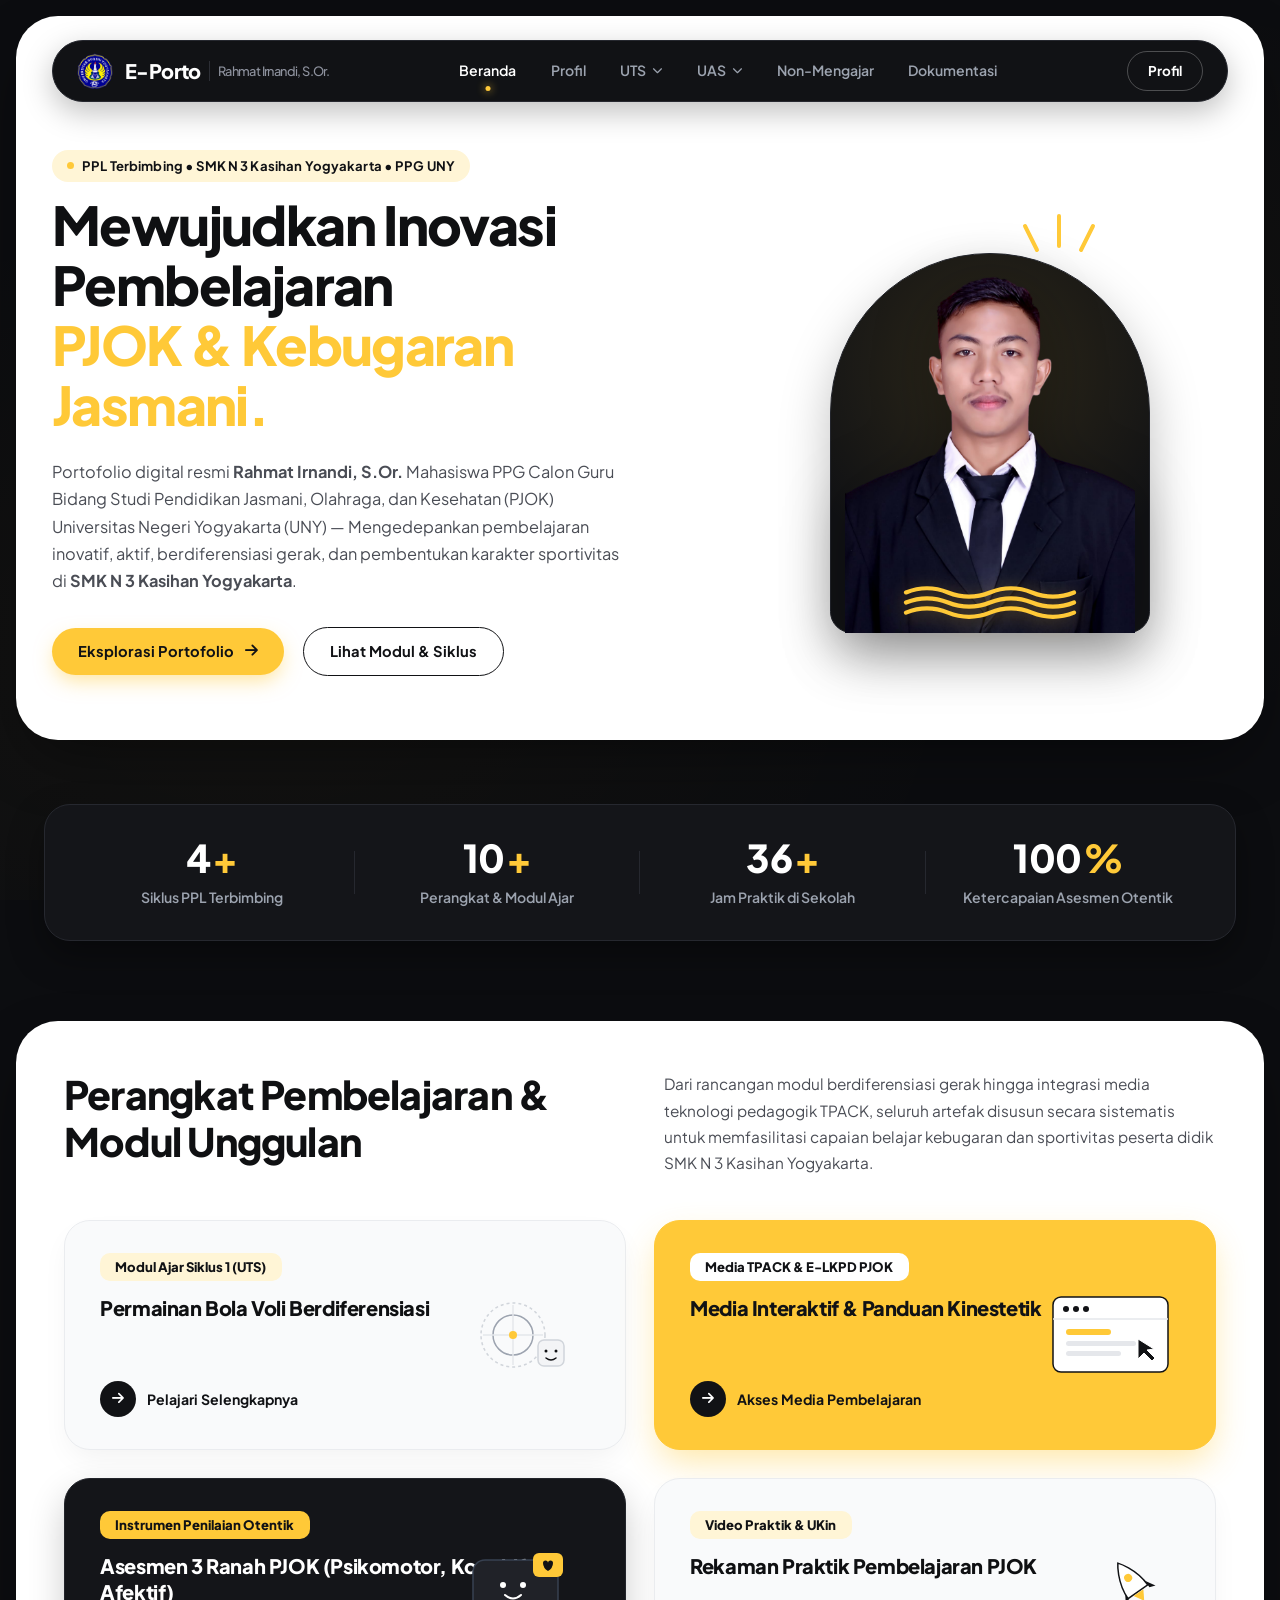
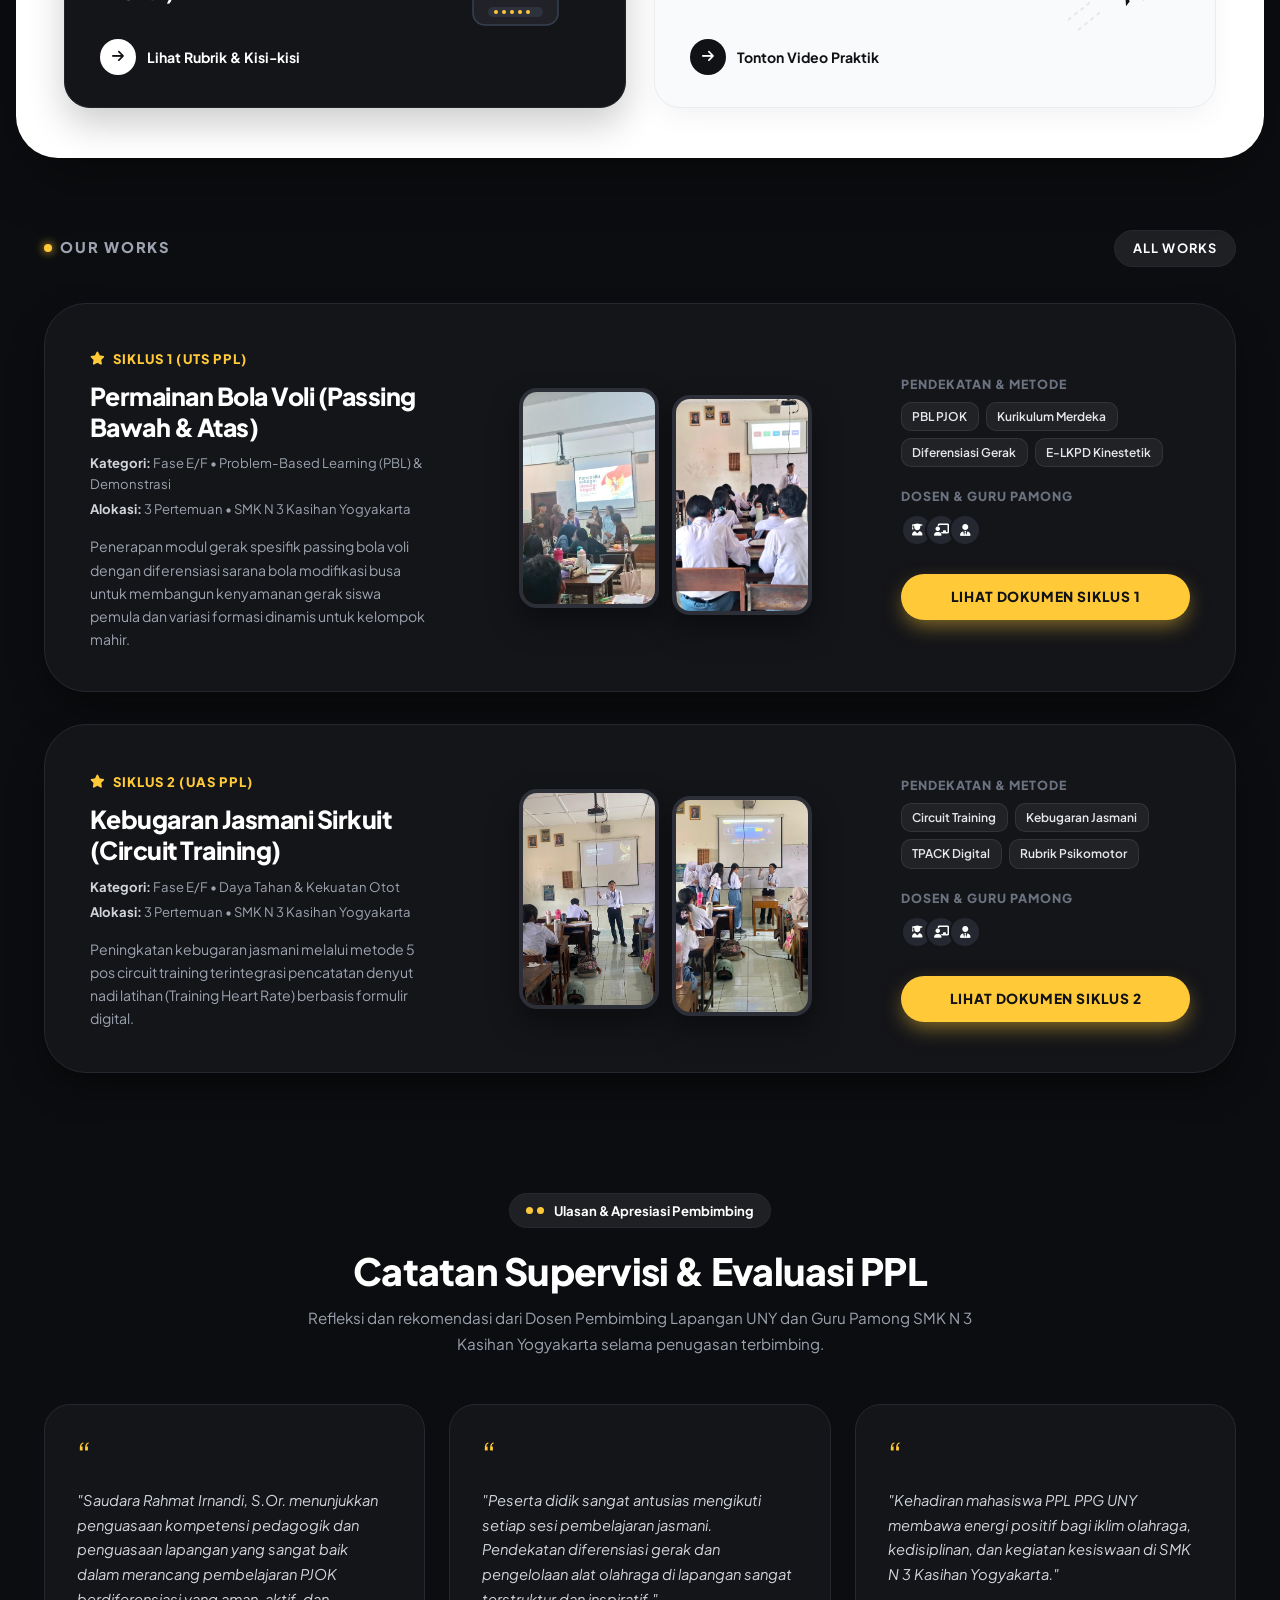
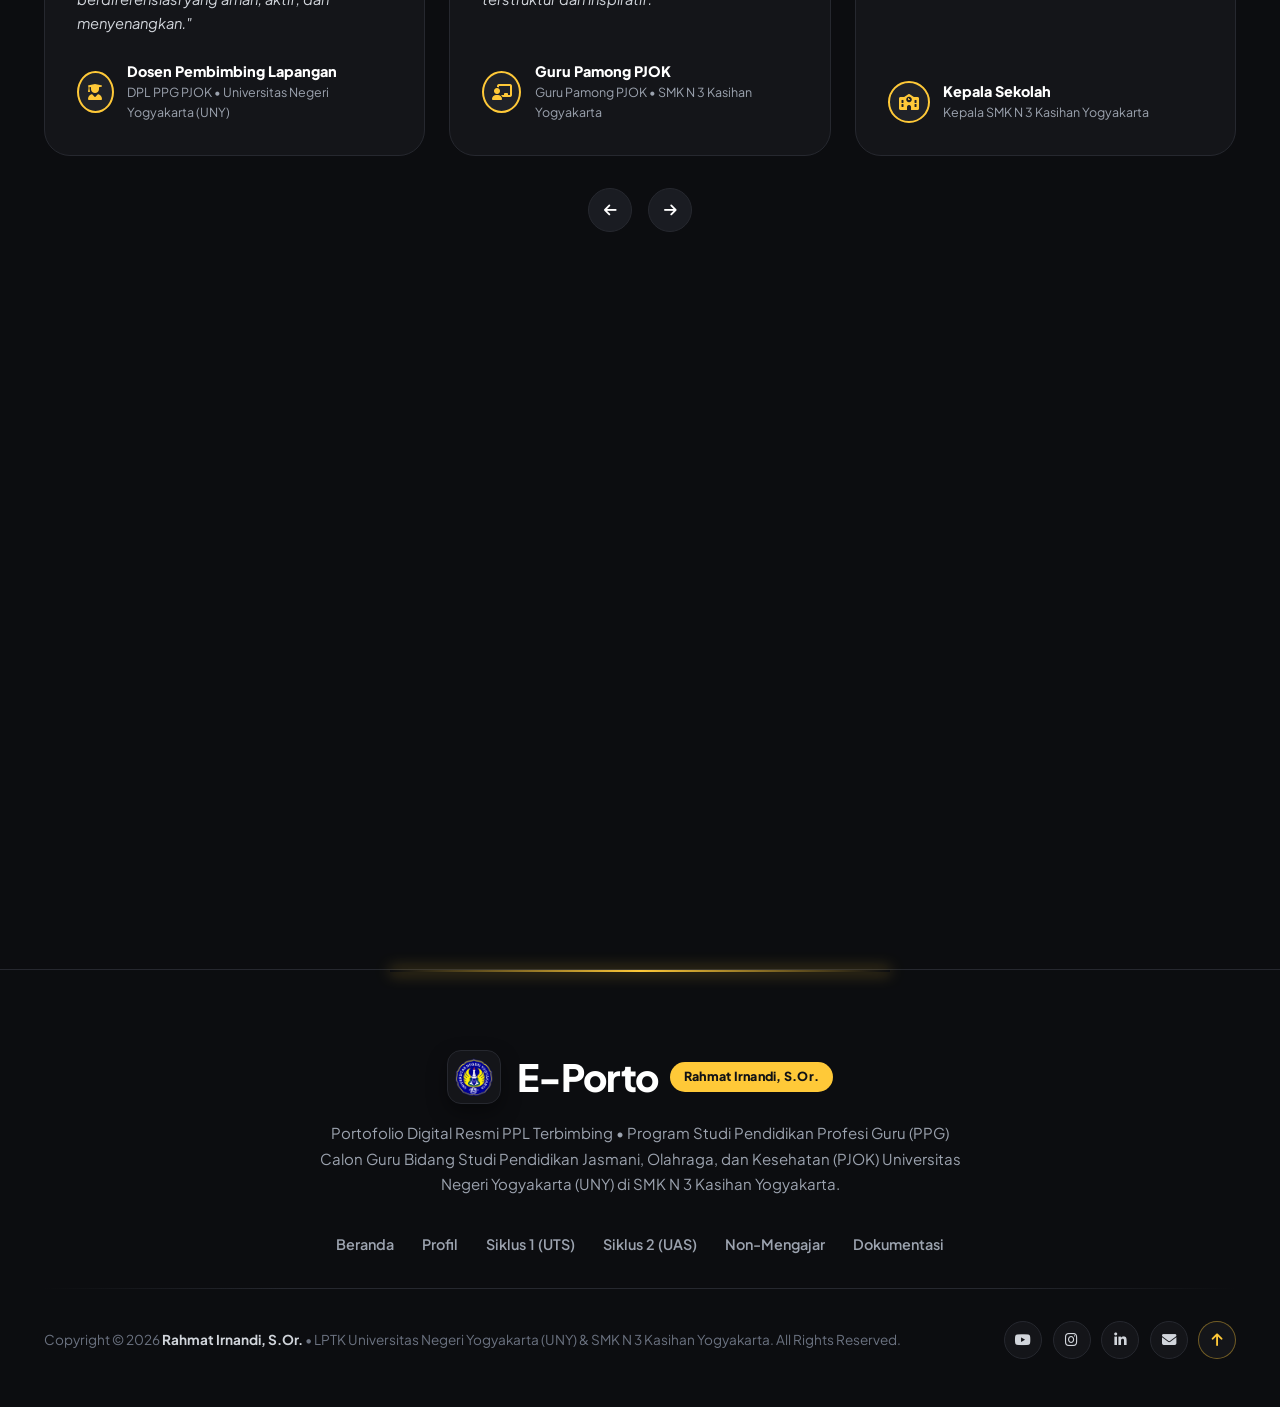
==== index.html @ 356c8f18 "first commit" ====
<!doctype html>
<html lang="id">
  <head>
    <meta charset="UTF-8" />
    <meta name="viewport" content="width=device-width, initial-scale=1.0" />
    <title>E-Portofolio PPL Terbimbing - Rahmat Irnandi, S.Or. - PPG PJOK UNY</title>

    <link rel="icon" type="image/png" href="logo.png" />

    <!-- Google Fonts: Plus Jakarta Sans -->
    <link rel="preconnect" href="https://fonts.googleapis.com" />
    <link rel="preconnect" href="https://fonts.gstatic.com" crossorigin />
    <link href="https://fonts.googleapis.com/css2?family=Plus+Jakarta+Sans:wght@300;400;500;600;700;800&display=swap" rel="stylesheet" />

    <!-- FontAwesome Icons -->
    <link rel="stylesheet" href="https://cdnjs.cloudflare.com/ajax/libs/font-awesome/6.5.1/css/all.min.css" />

    <!-- Nexis Luxury Stylesheet -->
    <link rel="stylesheet" href="css/style.css" />
  </head>
  <body>
    <!-- =================================================================
       1. HERO ISLAND (Massive Rounded White Card with Floating Dark Nav)
       ================================================================= -->
    <section class="island-white hero-island reveal-init">
      <!-- Floating Dark Capsule Navbar (Reference Match) -->
      <header class="navbar">
        <div class="navbar-capsule">
          <a href="index.html" class="brand-nexis">
            <img src="logo.png" alt="Logo UNY" class="brand-logo-img" onerror="this.src='logo navbar.png'" />
            <span class="brand-nexis-text">
              E-Porto
              <span class="brand-nexis-sub">Rahmat Irnandi, S.Or.</span>
            </span>
          </a>

          <nav>
            <ul class="nav-links">
              <li><a href="index.html" class="nav-link active">Beranda</a></li>
              <li><a href="profil.html" class="nav-link">Profil</a></li>

              <!-- UTS Dropdown -->
              <li class="nav-item-dropdown">
                <a href="javascript:void(0)" class="nav-link dropdown-toggle" role="button"> UTS <i class="fa-solid fa-chevron-down chevron-icon"></i> </a>
                <ul class="dropdown-menu">
                  <li>
                    <a href="UTS/rancangan.html" class="dropdown-item"><i class="fa-solid fa-book-bookmark"></i> Rancangan Modul</a>
                  </li>
                  <li>
                    <a href="UTS/materi.html" class="dropdown-item"><i class="fa-solid fa-book-open"></i> Materi Ajar</a>
                  </li>
                  <li>
                    <a href="UTS/media.html" class="dropdown-item"><i class="fa-solid fa-photo-film"></i> Media TPACK</a>
                  </li>
                  <li>
                    <a href="UTS/instrumen.html" class="dropdown-item"><i class="fa-solid fa-clipboard-check"></i> Instrumen Asesmen</a>
                  </li>
                  <li>
                    <a href="UTS/video.html" class="dropdown-item"><i class="fa-solid fa-circle-play"></i> Video Praktik</a>
                  </li>
                </ul>
              </li>

              <!-- UAS Dropdown -->
              <li class="nav-item-dropdown">
                <a href="javascript:void(0)" class="nav-link dropdown-toggle" role="button"> UAS <i class="fa-solid fa-chevron-down chevron-icon"></i> </a>
                <ul class="dropdown-menu">
                  <li>
                    <a href="UAS/rancangan.html" class="dropdown-item"><i class="fa-solid fa-book-bookmark"></i> Rancangan Modul</a>
                  </li>
                  <li>
                    <a href="UAS/materi.html" class="dropdown-item"><i class="fa-solid fa-book-open"></i> Materi Ajar</a>
                  </li>
                  <li>
                    <a href="UAS/media.html" class="dropdown-item"><i class="fa-solid fa-photo-film"></i> Media TPACK</a>
                  </li>
                  <li>
                    <a href="UAS/instrumen.html" class="dropdown-item"><i class="fa-solid fa-clipboard-check"></i> Instrumen Asesmen</a>
                  </li>
                  <li>
                    <a href="UAS/video.html" class="dropdown-item"><i class="fa-solid fa-circle-play"></i> Video Praktik</a>
                  </li>
                </ul>
              </li>

              <li><a href="non-mengajar.html" class="nav-link">Non-Mengajar</a></li>
              <li><a href="dokumentasi.html" class="nav-link">Dokumentasi</a></li>
            </ul>
          </nav>

          <div class="nav-actions">
            <a href="profil.html" class="btn-nav-quote"> Profil </a>
            <button class="mobile-toggle" aria-label="Toggle Navigation">
              <i class="fa-solid fa-bars"></i>
            </button>
          </div>
        </div>
      </header>

      <!-- Hero Content Grid (Left Typography + Right Cutout Portrait with Rays & Wave) -->
      <div class="hero-agency">
        <div class="hero-agency-grid">
          <!-- Left Column -->
          <div class="hero-agency-content">
            <div class="hero-agency-eyebrow">
              <span class="nexis-pill">
                <span class="nexis-pill-dot"></span>
                PPL Terbimbing • SMK N 3 Kasihan Yogyakarta • PPG UNY
              </span>
            </div>

            <h1 class="hero-agency-title">
              Mewujudkan Inovasi Pembelajaran <span class="yellow-highlight">PJOK & Kebugaran Jasmani.</span>
            </h1>

            <p class="hero-agency-desc">
              Portofolio digital resmi <strong>Rahmat Irnandi, S.Or.</strong> Mahasiswa PPG Calon Guru Bidang Studi Pendidikan Jasmani, Olahraga, dan Kesehatan (PJOK) Universitas Negeri Yogyakarta (UNY) — Mengedepankan pembelajaran inovatif, aktif, berdiferensiasi gerak, dan pembentukan karakter sportivitas di <strong>SMK N 3 Kasihan Yogyakarta</strong>.
            </p>

            <div class="hero-agency-actions">
              <a href="#perangkat-unggulan" class="btn btn-yellow">
                <span>Eksplorasi Portofolio</span>
                <i class="fa-solid fa-arrow-right"></i>
              </a>
              <a href="#karya-siklus" class="btn btn-outline-dark">
                <span>Lihat Modul & Siklus</span>
              </a>
            </div>
          </div>

          <!-- Right Column: Hero Portrait Composition with Yellow Burst Rays & Yellow Waves -->
          <div class="hero-portrait-wrapper">
            <!-- Radiant Yellow Rays Burst above head (Exact Reference Match) -->
            <svg class="hero-burst-rays" viewBox="0 0 80 50">
              <line x1="20" y1="42" x2="8" y2="18" stroke="#FFC938" stroke-width="4" stroke-linecap="round" />
              <line x1="42" y1="38" x2="42" y2="8" stroke="#FFC938" stroke-width="4" stroke-linecap="round" />
              <line x1="64" y1="42" x2="76" y2="18" stroke="#FFC938" stroke-width="4" stroke-linecap="round" />
            </svg>

            <!-- Dark Pill/Arch Backdrop behind portrait (Exact Reference Match) -->
            <div class="hero-portrait-arch"></div>

            <!-- Portrait Photo -->
            <img src="IMG/rahmat.png" alt="Rahmat Irnandi, S.Or." class="hero-portrait-img" onerror="this.src = 'pas foto.jpeg'" />

            <!-- Yellow Wavy Curves Ribbon at bottom of photo (Exact Reference Match) -->
            <svg class="hero-wave-strip" viewBox="0 0 220 50">
              <path d="M10 16 Q 35 6, 60 16 T 110 16 T 160 16 T 210 16" fill="none" stroke="#FFC938" stroke-width="5" stroke-linecap="round" />
              <path d="M10 28 Q 35 18, 60 28 T 110 28 T 160 28 T 210 28" fill="none" stroke="#FFC938" stroke-width="5" stroke-linecap="round" />
              <path d="M10 40 Q 35 30, 60 40 T 110 40 T 160 40 T 210 40" fill="none" stroke="#FFC938" stroke-width="5" stroke-linecap="round" />
            </svg>
          </div>
        </div>
      </div>
    </section>

    <!-- =================================================================
       2. METRICS / STATS COUNTER STRIP (Dark Bar Matching 2000+, 10+, 800+, 150M+)
       ================================================================= -->
    <section class="metrics-strip reveal-init">
      <div class="container">
        <div class="metrics-strip-grid">
          <div class="metric-item">
            <div class="metric-number"><span>4</span><span class="metric-plus">+</span></div>
            <div class="metric-label">Siklus PPL Terbimbing</div>
          </div>

          <div class="metric-item">
            <div class="metric-number"><span>10</span><span class="metric-plus">+</span></div>
            <div class="metric-label">Perangkat & Modul Ajar</div>
          </div>

          <div class="metric-item">
            <div class="metric-number"><span>36</span><span class="metric-plus">+</span></div>
            <div class="metric-label">Jam Praktik di Sekolah</div>
          </div>

          <div class="metric-item">
            <div class="metric-number"><span>100</span><span class="metric-plus">%</span></div>
            <div class="metric-label">Ketercapaian Asesmen Otentik</div>
          </div>
        </div>
      </div>
    </section>

    <!-- =================================================================
       3. SERVICES BENTO ISLAND (Matching "Our Comprehensive Insurance Plans" from Reference)
       ================================================================= -->
    <section id="perangkat-unggulan" class="island-white reveal-init">
      <div class="services-island-header">
        <h2 class="services-island-title">Perangkat Pembelajaran & Modul Unggulan</h2>
        <p class="services-island-desc">
          Dari rancangan modul berdiferensiasi gerak hingga integrasi media teknologi pedagogik TPACK, seluruh artefak disusun secara sistematis untuk memfasilitasi capaian belajar kebugaran dan sportivitas peserta didik SMK N 3 Kasihan Yogyakarta.
        </p>
      </div>

      <!-- 4 Bento Cards Grid (2x2) -->
      <div class="bento-plans-grid">
        <!-- Card 1: Light Card -->
        <div class="bento-plan-card card-light" onclick="openModal('modul-siklus1')">
          <div class="bento-card-top">
            <div>
              <span class="bento-card-badge">Modul Ajar Siklus 1 (UTS)</span>
              <h3 class="bento-card-title">Permainan Bola Voli Berdiferensiasi</h3>
            </div>
          </div>

          <!-- Delicate line graphic (Reference match) -->
          <div class="bento-card-graphic">
            <svg viewBox="0 0 120 100" width="120" height="100">
              <circle cx="50" cy="50" r="32" fill="none" stroke="#D1D5DB" stroke-width="1.5" stroke-dasharray="3 3" />
              <circle cx="50" cy="50" r="20" fill="none" stroke="#9CA3AF" stroke-width="1.5" />
              <line x1="20" y1="50" x2="80" y2="50" stroke="#E5E7EB" stroke-width="1.5" />
              <line x1="50" y1="20" x2="50" y2="80" stroke="#E5E7EB" stroke-width="1.5" />
              <circle cx="50" cy="50" r="4" fill="#FFC938" />
              <!-- Mini badge / smiley -->
              <rect x="75" y="55" width="26" height="26" rx="6" fill="#F3F4F6" stroke="#D1D5DB" stroke-width="1.5" />
              <circle cx="83" cy="66" r="1.5" fill="#111215" />
              <circle cx="93" cy="66" r="1.5" fill="#111215" />
              <path d="M 83 73 Q 88 77, 93 73" fill="none" stroke="#111215" stroke-width="1.5" stroke-linecap="round" />
            </svg>
          </div>

          <div class="bento-card-bottom">
            <div class="bento-link">
              <span class="circle-arrow-btn"><i class="fa-solid fa-arrow-right"></i></span>
              <span>Pelajari Selengkapnya</span>
            </div>
          </div>
        </div>

        <!-- Card 2: Solid Yellow Card (Web Development Service equivalent - Key Highlight) -->
        <div class="bento-plan-card card-yellow" onclick="window.location.href = 'UTS/media.html'">
          <div class="bento-card-top">
            <div>
              <span class="bento-card-badge">Media TPACK & E-LKPD PJOK</span>
              <h3 class="bento-card-title">Media Interaktif & Panduan Kinestetik</h3>
            </div>
          </div>

          <!-- Web browser mockup graphic (Reference match) -->
          <div class="bento-card-graphic">
            <svg viewBox="0 0 130 95" width="130" height="95">
              <rect x="5" y="10" width="115" height="75" rx="8" fill="#FFFFFF" stroke="#111215" stroke-width="1.5" />
              <circle cx="18" cy="22" r="3" fill="#111215" />
              <circle cx="28" cy="22" r="3" fill="#111215" />
              <circle cx="38" cy="22" r="3" fill="#111215" />
              <line x1="5" y1="32" x2="120" y2="32" stroke="#E5E7EB" stroke-width="1.5" />
              <!-- Content lines inside browser -->
              <rect x="18" y="42" width="45" height="6" rx="3" fill="#FFC938" />
              <rect x="18" y="54" width="70" height="5" rx="2.5" fill="#E5E7EB" />
              <rect x="18" y="64" width="55" height="5" rx="2.5" fill="#E5E7EB" />
              <!-- Mouse cursor click arrow -->
              <polygon points="90,52 90,72 96,66 104,74 107,71 99,63 106,62" fill="#111215" stroke="#FFFFFF" stroke-width="1" />
            </svg>
          </div>

          <div class="bento-card-bottom">
            <div class="bento-link">
              <span class="circle-arrow-btn"><i class="fa-solid fa-arrow-right"></i></span>
              <span>Akses Media Pembelajaran</span>
            </div>
          </div>
        </div>

        <!-- Card 3: Solid Dark Card (Mobile App Development equivalent - Key Contrast) -->
        <div class="bento-plan-card card-dark" onclick="window.location.href = 'UTS/instrumen.html'">
          <div class="bento-card-top">
            <div>
              <span class="bento-card-badge">Instrumen Penilaian Otentik</span>
              <h3 class="bento-card-title">Asesmen 3 Ranah PJOK (Psikomotor, Kognitif, Afektif)</h3>
            </div>
          </div>

          <!-- Chat UI / rating card graphic (Reference match) -->
          <div class="bento-card-graphic">
            <svg viewBox="0 0 130 95" width="130" height="95">
              <rect x="15" y="15" width="85" height="65" rx="12" fill="#202228" stroke="#374151" stroke-width="1.5" />
              <!-- Smile Face in card -->
              <circle cx="45" cy="40" r="3" fill="#FFFFFF" />
              <circle cx="65" cy="40" r="3" fill="#FFFFFF" />
              <path d="M 47 50 Q 55 57, 63 50" fill="none" stroke="#FFFFFF" stroke-width="2" stroke-linecap="round" />
              <!-- Mini stars rating strip -->
              <rect x="30" y="62" width="55" height="10" rx="5" fill="#2E323D" />
              <circle cx="38" cy="67" r="2" fill="#FFC938" />
              <circle cx="46" cy="67" r="2" fill="#FFC938" />
              <circle cx="54" cy="67" r="2" fill="#FFC938" />
              <circle cx="62" cy="67" r="2" fill="#FFC938" />
              <circle cx="70" cy="67" r="2" fill="#FFC938" />
              <!-- Speech bubble floating badge with heart -->
              <rect x="75" y="8" width="30" height="24" rx="6" fill="#FFC938" />
              <path d="M 85 18 A 2 2 0 0 1 90 18 A 2 2 0 0 1 95 18 Q 95 23, 90 26 Q 85 23, 85 18 Z" fill="#111215" />
            </svg>
          </div>

          <div class="bento-card-bottom">
            <div class="bento-link">
              <span class="circle-arrow-btn white-btn"><i class="fa-solid fa-arrow-right"></i></span>
              <span>Lihat Rubrik & Kisi-kisi</span>
            </div>
          </div>
        </div>

        <!-- Card 4: Light Card (Cloud Solutions equivalent) -->
        <div class="bento-plan-card card-light" onclick="window.location.href = 'UTS/video.html'">
          <div class="bento-card-top">
            <div>
              <span class="bento-card-badge">Video Praktik & UKin</span>
              <h3 class="bento-card-title">Rekaman Praktik Pembelajaran PJOK</h3>
            </div>
          </div>

          <!-- Rocket launch / speed graphic (Reference match) -->
          <div class="bento-card-graphic">
            <svg viewBox="0 0 130 95" width="130" height="95">
              <!-- Trailing dashes -->
              <line x1="20" y1="75" x2="45" y2="55" stroke="#E5E7EB" stroke-width="2" stroke-dasharray="4 4" />
              <line x1="30" y1="85" x2="55" y2="65" stroke="#E5E7EB" stroke-width="2" stroke-dasharray="4 4" />
              <!-- Rocket body angled -->
              <g transform="translate(60,25) rotate(-35)">
                <path d="M0,35 C0,15 12,0 12,0 C12,0 24,15 24,35 Z" fill="#FFFFFF" stroke="#111215" stroke-width="1.5" />
                <circle cx="12" cy="18" r="4" fill="#FFC938" />
                <path d="M0,30 L-6,40 L0,38 Z" fill="#111215" />
                <path d="M24,30 L30,40 L24,38 Z" fill="#111215" />
                <!-- Flame -->
                <polygon points="6,36 12,46 18,36" fill="#FFC938" />
              </g>
            </svg>
          </div>

          <div class="bento-card-bottom">
            <div class="bento-link">
              <span class="circle-arrow-btn"><i class="fa-solid fa-arrow-right"></i></span>
              <span>Tonton Video Praktik</span>
            </div>
          </div>
        </div>
      </div>
    </section>

    <!-- =================================================================
       4. "OUR WORKS" / SIKLUS PPL SHOWCASE (Dark Section from Reference)
       ================================================================= -->
    <section id="karya-siklus" class="works-section reveal-init">
      <div class="container">
        <!-- Header with OUR WORKS & ALL WORKS button -->
        <div class="works-header">
          <div class="works-title-track">OUR WORKS</div>
          <a href="dokumentasi.html" class="btn-all-works">ALL WORKS</a>
        </div>

        <!-- Showcase Card 1: Siklus 1 (UTS PPL) -->
        <div class="work-showcase-card">
          <!-- Left Column: Info & Star Badge -->
          <div>
            <div class="work-star-badge">
              <i class="fa-solid fa-star"></i> SIKLUS 1 (UTS PPL)
            </div>
            <h3 class="work-card-title">Permainan Bola Voli (Passing Bawah & Atas)</h3>
            <div class="work-card-meta">
              <span><strong>Kategori:</strong> Fase E/F • Problem-Based Learning (PBL) & Demonstrasi</span>
              <span><strong>Alokasi:</strong> 3 Pertemuan • SMK N 3 Kasihan Yogyakarta</span>
            </div>
            <p class="work-card-desc">
              Penerapan modul gerak spesifik passing bola voli dengan diferensiasi sarana bola modifikasi busa untuk membangun kenyamanan gerak siswa pemula dan variasi formasi dinamis untuk kelompok mahir.
            </p>
          </div>

          <!-- Center Column: Realistic Device Frames Mockup -->
          <div class="work-mockup-frame">
            <div class="mockup-phone-group">
              <div class="phone-screen-card">
                <img src="IMG/Dokumentasi Siklus 1.jpeg" alt="Siklus 1 Praktik Olahraga di Lapangan" />
              </div>
              <div class="phone-screen-card" style="margin-top: 15px;">
                <img src="IMG/Dokumentasi Siklus 2.jpeg" alt="Latihan Passing Siswa" />
              </div>
            </div>
          </div>

          <!-- Right Column: Tech tags, Mentors, Action Button -->
          <div class="work-right-col">
            <div>
              <div class="work-subhead">PENDEKATAN & METODE</div>
              <div class="tech-tags-list">
                <span class="tech-tag">PBL PJOK</span>
                <span class="tech-tag">Kurikulum Merdeka</span>
                <span class="tech-tag">Diferensiasi Gerak</span>
                <span class="tech-tag">E-LKPD Kinestetik</span>
              </div>
            </div>

            <div>
              <div class="work-subhead">DOSEN & GURU PAMONG</div>
              <div class="team-avatars-row">
                <div class="avatar-stack">
                  <div class="avatar-stack-item" title="Dosen Pembimbing Lapangan - PPG PJOK UNY">
                    <i class="fa-solid fa-user-graduate"></i>
                  </div>
                  <div class="avatar-stack-item" title="Guru Pamong PJOK - SMK N 3 Kasihan Yogyakarta">
                    <i class="fa-solid fa-chalkboard-user"></i>
                  </div>
                  <div class="avatar-stack-item" title="Rahmat Irnandi, S.Or.">
                    <i class="fa-solid fa-user-tie"></i>
                  </div>
                </div>
              </div>
            </div>

            <a href="UTS/rancangan.html" class="btn-work-cta"> LIHAT DOKUMEN SIKLUS 1 </a>
          </div>
        </div>

        <!-- Showcase Card 2: Siklus 2 (UAS PPL) -->
        <div class="work-showcase-card">
          <!-- Left Column -->
          <div>
            <div class="work-star-badge">
              <i class="fa-solid fa-star"></i> SIKLUS 2 (UAS PPL)
            </div>
            <h3 class="work-card-title">Kebugaran Jasmani Sirkuit (Circuit Training)</h3>
            <div class="work-card-meta">
              <span><strong>Kategori:</strong> Fase E/F • Daya Tahan & Kekuatan Otot</span>
              <span><strong>Alokasi:</strong> 3 Pertemuan • SMK N 3 Kasihan Yogyakarta</span>
            </div>
            <p class="work-card-desc">
              Peningkatan kebugaran jasmani melalui metode 5 pos circuit training terintegrasi pencatatan denyut nadi latihan (Training Heart Rate) berbasis formulir digital.
            </p>
          </div>

          <!-- Center Column Mockup -->
          <div class="work-mockup-frame">
            <div class="mockup-phone-group">
              <div class="phone-screen-card">
                <img src="IMG/Dokumentasi Siklus 3.jpeg" alt="Siklus 2 Sirkuit Kebugaran" />
              </div>
              <div class="phone-screen-card" style="margin-top: 15px;">
                <img src="IMG/Dokumentasi Siklus 4.jpeg" alt="Refleksi dan Tes Kebugaran" />
              </div>
            </div>
          </div>

          <!-- Right Column -->
          <div class="work-right-col">
            <div>
              <div class="work-subhead">PENDEKATAN & METODE</div>
              <div class="tech-tags-list">
                <span class="tech-tag">Circuit Training</span>
                <span class="tech-tag">Kebugaran Jasmani</span>
                <span class="tech-tag">TPACK Digital</span>
                <span class="tech-tag">Rubrik Psikomotor</span>
              </div>
            </div>

            <div>
              <div class="work-subhead">DOSEN & GURU PAMONG</div>
              <div class="team-avatars-row">
                <div class="avatar-stack">
                  <div class="avatar-stack-item" title="Dosen Pembimbing Lapangan - PPG PJOK UNY">
                    <i class="fa-solid fa-user-graduate"></i>
                  </div>
                  <div class="avatar-stack-item" title="Guru Pamong PJOK - SMK N 3 Kasihan Yogyakarta">
                    <i class="fa-solid fa-chalkboard-user"></i>
                  </div>
                  <div class="avatar-stack-item" title="Rahmat Irnandi, S.Or.">
                    <i class="fa-solid fa-user-tie"></i>
                  </div>
                </div>
              </div>
            </div>

            <a href="UAS/rancangan.html" class="btn-work-cta"> LIHAT DOKUMEN SIKLUS 2 </a>
          </div>
        </div>
      </div>
    </section>

    <!-- =================================================================
       5. TESTIMONIALS / REVIEWS SECTION (Dark Cards with Gold Quote from Reference)
       ================================================================= -->
    <section class="reviews-section reveal-init">
      <div class="container">
        <div class="section-header">
          <div class="badge-pill-group light">
            <span class="twin-dot-icon"><span></span><span></span></span>
            <span>Ulasan & Apresiasi Pembimbing</span>
          </div>
          <h2 class="section-title">Catatan Supervisi & Evaluasi PPL</h2>
          <p class="section-subtitle">
            Refleksi dan rekomendasi dari Dosen Pembimbing Lapangan UNY dan Guru Pamong SMK N 3 Kasihan Yogyakarta selama penugasan terbimbing.
          </p>
        </div>

        <div class="reviews-grid">
          <!-- Review 1 -->
          <div class="review-card">
            <div>
              <div class="review-quote-icon">“</div>
              <p class="review-text">
                "Saudara Rahmat Irnandi, S.Or. menunjukkan penguasaan kompetensi pedagogik dan penguasaan lapangan yang sangat baik dalam merancang pembelajaran PJOK berdiferensiasi yang aman, aktif, dan menyenangkan."
              </p>
            </div>
            <div class="review-author">
              <div class="review-author-img" style="background: #202228; display: flex; align-items: center; justify-content: center; color: #ffc938">
                <i class="fa-solid fa-user-graduate"></i>
              </div>
              <div>
                <div class="review-author-name">Dosen Pembimbing Lapangan</div>
                <div class="review-author-role">DPL PPG PJOK • Universitas Negeri Yogyakarta (UNY)</div>
              </div>
            </div>
          </div>

          <!-- Review 2 -->
          <div class="review-card">
            <div>
              <div class="review-quote-icon">“</div>
              <p class="review-text">
                "Peserta didik sangat antusias mengikuti setiap sesi pembelajaran jasmani. Pendekatan diferensiasi gerak dan pengelolaan alat olahraga di lapangan sangat terstruktur dan inspiratif."
              </p>
            </div>
            <div class="review-author">
              <div class="review-author-img" style="background: #202228; display: flex; align-items: center; justify-content: center; color: #ffc938">
                <i class="fa-solid fa-chalkboard-user"></i>
              </div>
              <div>
                <div class="review-author-name">Guru Pamong PJOK</div>
                <div class="review-author-role">Guru Pamong PJOK • SMK N 3 Kasihan Yogyakarta</div>
              </div>
            </div>
          </div>

          <!-- Review 3 -->
          <div class="review-card">
            <div>
              <div class="review-quote-icon">“</div>
              <p class="review-text">
                "Kehadiran mahasiswa PPL PPG UNY membawa energi positif bagi iklim olahraga, kedisiplinan, dan kegiatan kesiswaan di SMK N 3 Kasihan Yogyakarta."
              </p>
            </div>
            <div class="review-author">
              <div class="review-author-img" style="background: #202228; display: flex; align-items: center; justify-content: center; color: #ffc938">
                <i class="fa-solid fa-school"></i>
              </div>
              <div>
                <div class="review-author-name">Kepala Sekolah</div>
                <div class="review-author-role">Kepala SMK N 3 Kasihan Yogyakarta</div>
              </div>
            </div>
          </div>
        </div>

        <!-- Navigation Buttons from Reference (Circles <- ->) -->
        <div class="reviews-nav-row">
          <button class="circle-nav-btn" id="review-prev-btn" aria-label="Review Sebelumnya">
            <i class="fa-solid fa-arrow-left"></i>
          </button>
          <button class="circle-nav-btn" id="review-next-btn" aria-label="Review Selanjutnya">
            <i class="fa-solid fa-arrow-right"></i>
          </button>
        </div>
      </div>
    </section>

    <!-- =================================================================
       6. CONTACT / FORM ISLAND (Matching Bottom Card from Reference)
       ================================================================= -->
    <section class="island-white reveal-init" style="margin-bottom: 4rem">
      <div class="contact-island-grid">
        <!-- Left Column: Form & Tabs -->
        <div>
          <!-- Tabs from reference (Say Hi / Get a Quote) -->
          <div class="contact-tabs-pill">
            <button class="contact-tab-btn active" data-tab="hi">Say Hi / Hubungi</button>
            <button class="contact-tab-btn" data-tab="quote">Unduh Berkas Portofolio</button>
          </div>

          <form
            onsubmit="
              event.preventDefault();
              showToast('Terima kasih! Pesan Anda telah terkirim.');
            "
          >
            <div class="contact-form-group">
              <label class="contact-form-label" for="contact-name">Nama Lengkap</label>
              <input type="text" id="contact-name" class="contact-input" placeholder="Masukkan nama lengkap Anda..." required />
            </div>

            <div class="contact-form-group">
              <label class="contact-form-label" for="contact-email">Alamat Email</label>
              <input type="email" id="contact-email" class="contact-input" placeholder="contoh@email.com" required />
            </div>

            <div class="contact-form-group">
              <label class="contact-form-label" for="contact-message">Pesan / Diskusi</label>
              <textarea id="contact-message" class="contact-input" placeholder="Tuliskan pesan, pertanyaan, atau tanggapan Anda di sini..." required></textarea>
            </div>

            <button type="submit" class="btn-contact-submit">Kirim Pesan Sekarang</button>
          </form>
        </div>

        <!-- Right Column: Model / Teacher Portrait (Reference match) -->
        <div class="contact-portrait-col">
          <img src="pas foto.jpeg" alt="Rahmat Irnandi, S.Or." class="contact-portrait-img" onerror="this.src = 'IMG/rahmat.png'" />
        </div>
      </div>
    </section>

    <!-- =================================================================
       7. FOOTER (Exact Nexis Minimal Luxury Layout from Reference)
       ================================================================= -->
    <footer class="footer-nexis">
      <div class="container">
        <!-- Center Mega Brand -->
        <div class="footer-nexis-brand-hero">
          <a href="index.html" class="footer-brand-link">
            <div class="footer-logo-mark">
              <img src="logo.png" alt="Logo UNY" class="footer-logo-img" onerror="this.src='logo navbar.png'" />
            </div>
            <div class="footer-brand-title-wrap">
              <span class="footer-brand-title">E-Porto</span>
              <span class="footer-brand-badge">Rahmat Irnandi, S.Or.</span>
            </div>
          </a>
          <p class="footer-brand-tagline">
            Portofolio Digital Resmi PPL Terbimbing • Program Studi Pendidikan Profesi Guru (PPG) Calon Guru Bidang Studi Pendidikan Jasmani, Olahraga, dan Kesehatan (PJOK) Universitas Negeri Yogyakarta (UNY) di SMK N 3 Kasihan Yogyakarta.
          </p>
        </div>

        <!-- Horizontal Nav Links -->
        <nav class="footer-nav-menu">
          <a href="index.html" class="footer-nav-link">Beranda</a>
          <a href="profil.html" class="footer-nav-link">Profil</a>
          <a href="UTS/rancangan.html" class="footer-nav-link">Siklus 1 (UTS)</a>
          <a href="UAS/rancangan.html" class="footer-nav-link">Siklus 2 (UAS)</a>
          <a href="non-mengajar.html" class="footer-nav-link">Non-Mengajar</a>
          <a href="dokumentasi.html" class="footer-nav-link">Dokumentasi</a>
        </nav>

        <!-- Divider Line -->
        <div class="footer-nexis-divider"></div>

        <!-- Bottom Flex Bar (Reference Match) -->
        <div class="footer-nexis-bottom-bar">
          <div class="footer-copyright-text">
            Copyright &copy; 2026 <strong>Rahmat Irnandi, S.Or.</strong> • LPTK Universitas Negeri Yogyakarta (UNY) & SMK N 3 Kasihan Yogyakarta. All Rights Reserved.
          </div>

          <!-- Social Icons on the Right (Reference Match) -->
          <div class="footer-social-cluster">
            <a href="javascript:void(0)" onclick="showToast('YouTube Pembelajaran PJOK')" class="social-nexis-pill" aria-label="YouTube">
              <i class="fa-brands fa-youtube"></i>
            </a>
            <a href="javascript:void(0)" onclick="showToast('Instagram Rahmat Irnandi')" class="social-nexis-pill" aria-label="Instagram">
              <i class="fa-brands fa-instagram"></i>
            </a>
            <a href="javascript:void(0)" onclick="showToast('LinkedIn Rahmat Irnandi')" class="social-nexis-pill" aria-label="LinkedIn">
              <i class="fa-brands fa-linkedin-in"></i>
            </a>
            <a href="mailto:rahmat.ppg@uny.ac.id" class="social-nexis-pill" aria-label="Email">
              <i class="fa-solid fa-envelope"></i>
            </a>
            <a href="#beranda" class="social-nexis-pill scroll-top-pill" aria-label="Kembali ke Atas" title="Kembali ke Atas">
              <i class="fa-solid fa-arrow-up"></i>
            </a>
          </div>
        </div>
      </div>
    </footer>

    <!-- Global Modal Viewer -->
    <div id="global-modal" class="modal-overlay">
      <div class="modal-window">
        <button class="modal-close-btn" id="modal-close-btn" aria-label="Tutup Modal">
          <i class="fa-solid fa-xmark"></i>
        </button>
        <div style="margin-bottom: 0.5rem">
          <span id="modal-category" class="tag-pill-light"></span>
        </div>
        <h3 id="modal-title" style="font-size: 1.45rem; color: #ffffff; margin-bottom: 0.4rem; font-weight: 800"></h3>
        <div id="modal-meta" style="font-size: 0.82rem; color: #9ca3af; margin-bottom: 1.25rem"></div>
        <div id="modal-body" class="modal-body-content"></div>
      </div>
    </div>

    <!-- Photo Lightbox Modal -->
    <div id="photo-modal" class="modal-overlay">
      <div class="modal-window">
        <button class="modal-close-btn" id="photo-modal-close" aria-label="Tutup Pratinjau">
          <i class="fa-solid fa-xmark"></i>
        </button>
        <span id="photo-badge" class="tag-pill-light" style="margin-bottom: 0.75rem; display: inline-block"></span>
        <h3 id="photo-title" style="font-size: 1.4rem; color: #ffffff; margin-bottom: 0.5rem; font-weight: 800"></h3>
        <div id="photo-loc" style="font-size: 0.85rem; color: var(--color-yellow); font-weight: 600; margin-bottom: 1rem"></div>
        <div id="photo-desc" style="color: #d1d5db; font-size: 0.95rem; line-height: 1.7; background: #202228; padding: 1.25rem; border-radius: 12px; border-left: 4px solid var(--color-yellow); margin-bottom: 1.25rem"></div>
        <div style="display: flex; justify-content: space-between; align-items: center">
          <span style="font-size: 0.8rem; color: #9CA3AF">Arsip Digital PPL Terbimbing • PPG PJOK UNY</span>
          <button class="btn btn-yellow btn-sm" onclick="showToast('Tautan dokumentasi disalin!')"><i class="fa-solid fa-share-nodes"></i> Bagikan</button>
        </div>
      </div>
    </div>

    <!-- Scripts -->
    <script src="js/main.js"></script>
  </body>
</html>
---- css/style.css ----
/* ==========================================================================
   E-Portofolio PPG Calon Guru PJOK - UNY
   Rahmat Irnandi, S.Or. - SMK N 3 Kasihan Yogyakarta
   Theme: Nexis High-Contrast Luxury Agency Style
   Palette: Radiant Warm Yellow (#FFC938) + Deep Obsidian Dark (#0C0D10 / #16171B) + Pure White Islands
   ========================================================================== */

:root {
  /* Brand Accent: Radiant Golden Yellow / Amber */
  --color-yellow: #FFC938;
  --color-yellow-hover: #F0BC28;
  --color-yellow-light: #FFF5D6;
  --color-yellow-subtle: rgba(255, 201, 56, 0.14);
  --color-yellow-glow: rgba(255, 201, 56, 0.35);

  /* Deep Obsidian Dark System */
  --color-bg-page: #0C0D10;
  --color-bg-dark-card: #16171B;
  --color-bg-dark-card-hover: #1C1E23;
  --color-bg-dark-surface: #202228;
  --color-border-dark: #26282F;
  --color-border-dark-hover: #3A3D47;
  --color-border-dark-subtle: rgba(255, 255, 255, 0.08);

  /* Light Island System */
  --color-bg-island: #FFFFFF;
  --color-bg-island-alt: #F8F9FA;
  --color-border-island: #E5E7EB;
  --color-border-island-subtle: #EEEEEE;

  /* Typography Colors */
  --color-text-dark-hero: #0F1012;
  --color-text-dark-body: #4A4D55;
  --color-text-dark-muted: #6B7280;

  --color-text-light-title: #FFFFFF;
  --color-text-light-body: #D1D5DB;
  --color-text-light-muted: #9CA3AF;
  --color-text-light-dim: #6B7280;

  /* Fonts */
  --font-sans: 'Plus Jakarta Sans', -apple-system, BlinkMacSystemFont, "Segoe UI", Roboto, sans-serif;

  /* Radii */
  --radius-sm: 10px;
  --radius-md: 18px;
  --radius-lg: 26px;
  --radius-island: 42px;
  --radius-pill: 9999px;

  /* Shadows */
  --shadow-island: 0 25px 65px -15px rgba(0, 0, 0, 0.45);
  --shadow-card-dark: 0 16px 36px -6px rgba(0, 0, 0, 0.5);
  --shadow-card-light: 0 12px 30px -6px rgba(0, 0, 0, 0.06);
  --shadow-yellow-glow: 0 10px 25px -4px rgba(255, 201, 56, 0.45);
  --shadow-yellow-button: 0 8px 20px -3px rgba(255, 201, 56, 0.5);

  /* Transitions */
  --transition-fast: 0.2s cubic-bezier(0.16, 1, 0.3, 1);
  --transition-smooth: 0.35s cubic-bezier(0.16, 1, 0.3, 1);
  --transition-bounce: 0.5s cubic-bezier(0.34, 1.56, 0.64, 1);
}

/* ==========================================================================
   Base & Reset
   ========================================================================== */
*, *::before, *::after {
  box-sizing: border-box;
  margin: 0;
  padding: 0;
}

html {
  scroll-behavior: smooth;
  font-family: var(--font-sans);
  background-color: var(--color-bg-page);
  color: var(--color-text-light-body);
  line-height: 1.6;
  -webkit-font-smoothing: antialiased;
}

body {
  position: relative;
  overflow-x: hidden;
  background-color: var(--color-bg-page);
  background-image: 
    radial-gradient(ellipse at 50% 0%, rgba(255, 201, 56, 0.05) 0%, transparent 55%),
    radial-gradient(ellipse at 80% 40%, rgba(255, 201, 56, 0.03) 0%, transparent 50%),
    radial-gradient(ellipse at 20% 75%, rgba(255, 201, 56, 0.03) 0%, transparent 50%);
  background-attachment: fixed;
}

img {
  max-width: 100%;
  height: auto;
  display: block;
}

a {
  text-decoration: none;
  color: inherit;
  transition: var(--transition-fast);
}

button {
  font-family: inherit;
  cursor: pointer;
  border: none;
  background: none;
}

/* ==========================================================================
   Layout Containers & Island Architecture
   ========================================================================== */
.container {
  width: 100%;
  max-width: 1240px;
  margin: 0 auto;
  padding: 0 1.5rem;
  position: relative;
}

/* Rounded White Island Container (Key visual motif from reference) */
.island-white {
  background: var(--color-bg-island);
  border-radius: var(--radius-island);
  box-shadow: var(--shadow-island);
  color: var(--color-text-dark-body);
  position: relative;
  overflow: hidden;
  margin: 24px auto;
  max-width: 1280px;
  width: calc(100% - 32px);
  padding: 50px 48px;
}

.island-white.hero-island {
  padding: 24px 36px 56px 36px;
  margin-top: 16px;
  overflow: visible !important;
}

.island-dark {
  background: var(--color-bg-dark-card);
  border: 1px solid var(--color-border-dark);
  border-radius: var(--radius-island);
  box-shadow: var(--shadow-card-dark);
  color: var(--color-text-light-body);
  position: relative;
  overflow: hidden;
  margin: 32px auto;
  max-width: 1280px;
  width: calc(100% - 32px);
  padding: 56px 48px;
}

/* ==========================================================================
   Typography & Universal Elements
   ========================================================================== */
h1, h2, h3, h4, h5, h6 {
  font-weight: 800;
  line-height: 1.22;
  letter-spacing: -0.02em;
}

.island-white h1, 
.island-white h2, 
.island-white h3, 
.island-white h4 {
  color: var(--color-text-dark-hero);
}

.island-white p {
  color: var(--color-text-dark-body);
}

.island-dark h1, 
.island-dark h2, 
.island-dark h3, 
.island-dark h4 {
  color: var(--color-text-light-title);
}

.island-dark p {
  color: var(--color-text-light-muted);
}

/* Yellow Highlighted Word */
.yellow-highlight {
  color: var(--color-yellow);
  display: inline-block;
  position: relative;
}

/* Badge Pill / Eyebrow */
.nexis-pill {
  display: inline-flex;
  align-items: center;
  gap: 0.5rem;
  background: var(--color-yellow-light);
  color: #111215;
  font-size: 0.82rem;
  font-weight: 700;
  padding: 0.35rem 0.95rem;
  border-radius: var(--radius-pill);
  letter-spacing: 0.01em;
}

.nexis-pill.dark {
  background: rgba(255, 255, 255, 0.08);
  color: #FFFFFF;
  border: 1px solid var(--color-border-dark);
}

.nexis-pill.yellow-solid {
  background: var(--color-yellow);
  color: #111215;
}

.nexis-pill-dot {
  width: 7px;
  height: 7px;
  background: var(--color-yellow);
  border-radius: 50%;
  display: inline-block;
}

/* Backward compatibility for existing markup */
.badge-pill-group {
  display: inline-flex;
  align-items: center;
  gap: 0.6rem;
  background: #F4F5F7;
  color: #111215;
  padding: 0.35rem 1rem;
  border-radius: var(--radius-pill);
  font-size: 0.82rem;
  font-weight: 700;
  margin-bottom: 1.25rem;
}

.badge-pill-group.light {
  background: rgba(255, 255, 255, 0.08);
  color: #FFFFFF;
  border: 1px solid var(--color-border-dark);
}

.twin-dot-icon {
  display: inline-flex;
  gap: 4px;
}
.twin-dot-icon span {
  width: 7px;
  height: 7px;
  border-radius: 50%;
  background: var(--color-yellow);
}

.tag-pill {
  display: inline-flex;
  align-items: center;
  gap: 0.4rem;
  background: var(--color-yellow-light);
  color: #111215;
  font-size: 0.8rem;
  font-weight: 700;
  padding: 0.3rem 0.85rem;
  border-radius: var(--radius-pill);
}

.tag-pill-light {
  display: inline-flex;
  align-items: center;
  gap: 0.4rem;
  background: var(--color-yellow);
  color: #111215;
  font-size: 0.78rem;
  font-weight: 800;
  padding: 0.25rem 0.8rem;
  border-radius: var(--radius-pill);
}

/* ==========================================================================
   Buttons & Interactive Pills
   ========================================================================== */
.btn {
  display: inline-flex;
  align-items: center;
  justify-content: center;
  gap: 0.65rem;
  font-size: 0.92rem;
  font-weight: 700;
  border-radius: var(--radius-pill);
  padding: 0.75rem 1.65rem;
  transition: all var(--transition-smooth);
  cursor: pointer;
  white-space: nowrap;
}

/* Yellow Pill Button (Primary from reference "Get Started") */
.btn-yellow {
  background: var(--color-yellow);
  color: #111215;
  box-shadow: var(--shadow-yellow-button);
}

.btn-yellow:hover {
  background: var(--color-yellow-hover);
  transform: translateY(-2px) scale(1.02);
  box-shadow: 0 12px 28px -4px rgba(255, 201, 56, 0.6);
}

/* Outlined Dark Pill Button (from reference "See Our Work") */
.btn-outline-dark {
  background: transparent;
  color: #111215;
  border: 1.5px solid #111215;
}

.btn-outline-dark:hover {
  background: #111215;
  color: #FFFFFF;
  transform: translateY(-2px);
}

/* Outlined White Pill Button */
.btn-outline-white {
  background: transparent;
  color: #FFFFFF;
  border: 1.5px solid rgba(255, 255, 255, 0.3);
}

.btn-outline-white:hover {
  background: #FFFFFF;
  color: #111215;
  border-color: #FFFFFF;
  transform: translateY(-2px);
}

/* Dark Solid Pill Button */
.btn-dark {
  background: #111215;
  color: #FFFFFF;
}

.btn-dark:hover {
  background: var(--color-yellow);
  color: #111215;
  transform: translateY(-2px);
}

/* Circular Arrow Icon Button (Key UI element on Bento cards) */
.circle-arrow-btn {
  width: 36px;
  height: 36px;
  border-radius: 50%;
  display: inline-flex;
  align-items: center;
  justify-content: center;
  background: #111215;
  color: #FFFFFF;
  font-size: 0.85rem;
  transition: all var(--transition-fast);
  flex-shrink: 0;
}

.circle-arrow-btn.white-btn {
  background: #FFFFFF;
  color: #111215;
}

.circle-arrow-btn.yellow-btn {
  background: var(--color-yellow);
  color: #111215;
}

/* Compatibility button classes */
.btn-primary-dark {
  background: #111215;
  color: #FFFFFF;
  border-radius: var(--radius-pill);
  padding: 0.65rem 1.45rem;
  font-size: 0.88rem;
  font-weight: 700;
  transition: var(--transition-fast);
}

.btn-primary-dark:hover {
  background: var(--color-yellow);
  color: #111215;
  transform: translateY(-2px);
}

.btn-sm {
  padding: 0.5rem 1.15rem;
  font-size: 0.82rem;
}

.btn-with-arrow {
  background: var(--color-yellow);
  color: #111215;
  padding: 0.75rem 1.5rem;
  border-radius: var(--radius-pill);
  font-weight: 700;
  font-size: 0.92rem;
  display: inline-flex;
  align-items: center;
  gap: 0.75rem;
}

.btn-with-arrow .arrow-circle {
  width: 28px;
  height: 28px;
  border-radius: 50%;
  background: #111215;
  color: #FFFFFF;
  display: flex;
  align-items: center;
  justify-content: center;
  font-size: 0.75rem;
  transition: transform var(--transition-fast);
}

.btn-with-arrow:hover {
  background: var(--color-yellow-hover);
  transform: translateY(-2px);
}

.btn-with-arrow:hover .arrow-circle {
  transform: translateX(3px);
}

.btn-link-simple {
  display: inline-flex;
  align-items: center;
  gap: 0.5rem;
  font-size: 0.92rem;
  font-weight: 700;
  color: #111215;
  padding: 0.65rem 1rem;
}

.btn-link-simple:hover {
  color: var(--color-yellow-hover);
}

/* ==========================================================================
   Header & Floating Nexis Pill Navbar
   ========================================================================== */
.topbar {
  display: none; /* Modern clean agency reference does not clutter with an old topbar */
}

/* Main Pill Navbar (Sleek dark floating capsule from reference) */
.navbar {
  position: relative;
  z-index: 100;
  padding: 0;
  margin-bottom: 24px;
}

.navbar-capsule {
  background: #111215;
  border-radius: var(--radius-pill);
  padding: 10px 24px;
  display: flex;
  align-items: center;
  justify-content: space-between;
  border: 1px solid var(--color-border-dark);
  box-shadow: 0 10px 30px rgba(0, 0, 0, 0.25);
  transition: all var(--transition-smooth);
}

/* Nexis Logo & Brand */
.brand-nexis {
  display: inline-flex;
  align-items: center;
  gap: 0.75rem;
}

.brand-nexis .brand-logo-img,
.navbar-capsule img,
.brand-logo-img,
.navbar-brand-pill img {
  width: 36px !important;
  height: 36px !important;
  max-width: 36px !important;
  max-height: 36px !important;
  object-fit: contain !important;
  flex-shrink: 0 !important;
  display: block !important;
}

.nexis-logo-mark {
  width: 32px;
  height: 32px;
  border-radius: 50%;
  position: relative;
  background: conic-gradient(from 45deg, var(--color-yellow) 0deg 180deg, #FFFFFF 180deg 360deg);
  display: flex;
  align-items: center;
  justify-content: center;
  flex-shrink: 0;
  box-shadow: 0 0 12px rgba(255, 201, 56, 0.4);
}

.nexis-logo-inner {
  width: 14px;
  height: 14px;
  background: #111215;
  border-radius: 50%;
}

.brand-nexis-text {
  font-size: 1.25rem;
  font-weight: 800;
  color: #FFFFFF;
  letter-spacing: -0.03em;
  display: flex;
  align-items: center;
  gap: 0.5rem;
}

.brand-nexis-sub {
  font-size: 0.8rem;
  font-weight: 500;
  color: #8E929E;
  border-left: 1px solid #2C2E35;
  padding-left: 0.5rem;
}

/* Nav Links Centered */
.nav-links {
  display: flex;
  align-items: center;
  gap: 1.75rem;
  list-style: none;
}

.nav-link {
  color: #9CA3AF;
  font-size: 0.88rem;
  font-weight: 600;
  padding: 0.45rem 0.2rem;
  position: relative;
  transition: color var(--transition-fast);
  display: inline-flex;
  align-items: center;
  gap: 0.4rem;
}

.nav-link:hover,
.nav-link.active {
  color: #FFFFFF;
}

.nav-link.active::after {
  content: "";
  position: absolute;
  bottom: -2px;
  left: 50%;
  transform: translateX(-50%);
  width: 5px;
  height: 5px;
  background: var(--color-yellow);
  border-radius: 50%;
  box-shadow: 0 0 8px var(--color-yellow);
}

/* Dropdown Menu */
.nav-item-dropdown {
  position: relative;
}

.nav-item-dropdown::after {
  content: "";
  position: absolute;
  top: 100%;
  left: 0;
  right: 0;
  height: 16px;
}

.dropdown-toggle .chevron-icon {
  font-size: 0.65rem;
  transition: transform var(--transition-fast);
}

.nav-item-dropdown:hover .dropdown-toggle .chevron-icon,
.nav-item-dropdown.dropdown-open .dropdown-toggle .chevron-icon {
  transform: rotate(180deg);
  color: var(--color-yellow);
}

.dropdown-menu {
  position: absolute;
  top: 100%;
  left: 50%;
  transform: translateX(-50%) translateY(12px);
  background: #16171B;
  border: 1px solid var(--color-border-dark);
  border-radius: var(--radius-md);
  box-shadow: 0 20px 45px rgba(0, 0, 0, 0.5);
  padding: 0.6rem;
  min-width: 220px;
  list-style: none;
  opacity: 0;
  visibility: hidden;
  pointer-events: none;
  transition: all var(--transition-smooth);
  backdrop-filter: blur(12px);
  z-index: 9999;
}

.nav-item-dropdown:hover .dropdown-menu,
.nav-item-dropdown.dropdown-open .dropdown-menu {
  opacity: 1;
  visibility: visible;
  pointer-events: auto;
  transform: translateX(-50%) translateY(4px);
}

.dropdown-item {
  display: flex;
  align-items: center;
  gap: 0.65rem;
  padding: 0.65rem 0.95rem;
  font-size: 0.84rem;
  font-weight: 600;
  color: #D1D5DB;
  border-radius: var(--radius-sm);
  transition: all var(--transition-fast);
}

.dropdown-item i {
  color: var(--color-yellow);
  font-size: 0.85rem;
  width: 16px;
  text-align: center;
}

.dropdown-item:hover {
  background: rgba(255, 201, 56, 0.12);
  color: #FFFFFF;
  transform: translateX(3px);
}

/* Nav Actions */
.nav-actions {
  display: flex;
  align-items: center;
  gap: 0.75rem;
}

.btn-nav-quote {
  background: transparent;
  border: 1.5px solid rgba(255, 255, 255, 0.25);
  color: #FFFFFF;
  padding: 0.5rem 1.25rem;
  border-radius: var(--radius-pill);
  font-size: 0.84rem;
  font-weight: 700;
  transition: all var(--transition-fast);
  display: inline-flex;
  align-items: center;
  justify-content: center;
  text-decoration: none;
}

.btn-nav-quote:hover {
  background: #FFFFFF;
  color: #111215;
  border-color: #FFFFFF;
  transform: translateY(-1px);
}

.mobile-toggle {
  display: none;
  background: transparent;
  color: #FFFFFF;
  font-size: 1.25rem;
  padding: 0.4rem;
}

/* Compatibility Header */
.navbar-inner {
  display: flex;
  align-items: center;
  justify-content: space-between;
  width: 100%;
  background: #111215;
  border-radius: var(--radius-pill);
  padding: 10px 24px;
  border: 1px solid var(--color-border-dark);
  box-shadow: 0 10px 30px rgba(0, 0, 0, 0.25);
}

.brand {
  display: flex;
  align-items: center;
  gap: 0.75rem;
}

.brand-title {
  display: block;
  font-weight: 800;
  font-size: 1.05rem;
  color: #FFFFFF;
}

.brand-subtitle {
  display: block;
  font-size: 0.75rem;
  color: #9CA3AF;
}

/* ==========================================================================
   Hero Section (Exact Composition from Reference)
   ========================================================================== */
.hero-agency {
  padding: 1.5rem 0 0.5rem 0;
  position: relative;
}

.hero-agency-grid {
  display: grid;
  grid-template-columns: 1.15fr 0.85fr;
  gap: 3.5rem;
  align-items: center;
}

.hero-agency-content {
  max-width: 580px;
}

.hero-agency-eyebrow {
  font-size: 0.84rem;
  font-weight: 700;
  color: #4A4D55;
  margin-bottom: 0.75rem;
  letter-spacing: 0.02em;
}

.hero-agency-title {
  font-size: 3.35rem;
  font-weight: 800;
  line-height: 1.12;
  letter-spacing: -0.03em;
  color: #0F1012;
  margin-bottom: 1.5rem;
}

.hero-agency-desc {
  font-size: 1.02rem;
  line-height: 1.68;
  color: #4A4D55;
  margin-bottom: 2rem;
}

.hero-agency-actions {
  display: flex;
  align-items: center;
  gap: 1.15rem;
  flex-wrap: wrap;
}

/* Right Column: Hero Portrait Composition */
.hero-portrait-wrapper {
  position: relative;
  display: flex;
  justify-content: center;
  align-items: flex-end;
  min-height: 440px;
}

/* Dark Pill/Arch Backdrop behind Portrait (Reference match) */
.hero-portrait-arch {
  position: absolute;
  bottom: 0;
  width: 320px;
  height: 380px;
  background: #111215;
  border-radius: 180px 180px 24px 24px;
  box-shadow: 0 20px 50px rgba(0, 0, 0, 0.25);
  border: 1px solid #23252C;
  z-index: 1;
  overflow: hidden;
}

.hero-portrait-arch::after {
  content: "";
  position: absolute;
  inset: 0;
  background: radial-gradient(circle at 50% 30%, rgba(255, 201, 56, 0.12) 0%, transparent 70%);
}

/* Portrait Image */
.hero-portrait-img {
  position: relative;
  z-index: 2;
  width: 290px;
  height: auto;
  max-height: 420px;
  object-fit: contain;
  filter: drop-shadow(0 15px 30px rgba(0,0,0,0.3));
  transition: transform var(--transition-smooth);
}

.hero-portrait-wrapper:hover .hero-portrait-img {
  transform: translateY(-4px) scale(1.02);
}

/* Radiant Yellow Burst Rays above head (Reference match) */
.hero-burst-rays {
  position: absolute;
  top: 15px;
  left: 64%;
  transform: translateX(-50%);
  z-index: 3;
  width: 80px;
  height: 50px;
  pointer-events: none;
  animation: rayShimmer 3s ease-in-out infinite alternate;
}

/* Yellow Wavy Curves Ribbon at bottom of photo (Reference match) */
.hero-wave-strip {
  position: absolute;
  bottom: 12px;
  left: 50%;
  transform: translateX(-50%);
  z-index: 4;
  width: 210px;
  height: 42px;
  pointer-events: none;
  filter: drop-shadow(0 4px 10px rgba(255, 201, 56, 0.4));
  animation: waveFloat 4s ease-in-out infinite;
}

/* ==========================================================================
   Metrics Bar (Dark 4-Column Bar directly under Hero Island)
   ========================================================================== */
.metrics-strip {
  padding: 2.5rem 0 3.5rem 0;
}

.metrics-strip-grid {
  display: grid;
  grid-template-columns: repeat(4, 1fr);
  gap: 2rem;
  background: #141519;
  border: 1px solid var(--color-border-dark);
  border-radius: var(--radius-lg);
  padding: 2rem 2.5rem;
  box-shadow: 0 15px 35px rgba(0, 0, 0, 0.35);
}

.metric-item {
  text-align: center;
  position: relative;
  transition: transform var(--transition-smooth);
}

.metric-item:not(:last-child)::after {
  content: "";
  position: absolute;
  right: -1rem;
  top: 20%;
  height: 60%;
  width: 1px;
  background: var(--color-border-dark);
}

.metric-item:hover {
  transform: translateY(-3px);
}

.metric-number {
  font-size: 2.4rem;
  font-weight: 800;
  color: #FFFFFF;
  line-height: 1.1;
  letter-spacing: -0.02em;
  display: flex;
  align-items: center;
  justify-content: center;
  gap: 2px;
}

.metric-plus {
  color: var(--color-yellow);
}

.metric-label {
  font-size: 0.88rem;
  font-weight: 600;
  color: #9CA3AF;
  margin-top: 0.4rem;
}

/* ==========================================================================
   Services Island (Matching "Our Comprehensive Insurance Plans" from Reference)
   ========================================================================== */
.services-island-header {
  display: grid;
  grid-template-columns: 1fr 1fr;
  gap: 3rem;
  align-items: flex-start;
  margin-bottom: 2.75rem;
}

.services-island-title {
  font-size: 2.45rem;
  font-weight: 800;
  color: #0F1012;
  line-height: 1.2;
}

.services-island-desc {
  font-size: 0.96rem;
  line-height: 1.7;
  color: #64748B;
}

/* 4 Bento Cards Grid (2x2) */
.bento-plans-grid {
  display: grid;
  grid-template-columns: repeat(2, 1fr);
  gap: 1.75rem;
}

/* Bento Base Card */
.bento-plan-card {
  border-radius: var(--radius-lg);
  padding: 2rem 2.2rem;
  display: flex;
  flex-direction: column;
  justify-content: space-between;
  min-height: 230px;
  position: relative;
  overflow: hidden;
  transition: all var(--transition-smooth);
  box-shadow: var(--shadow-card-light);
  border: 1px solid var(--color-border-island);
}

.bento-plan-card:hover {
  transform: translateY(-6px);
  box-shadow: 0 20px 40px rgba(0, 0, 0, 0.1);
}

/* Card 1 & 4: Light White Card */
.bento-plan-card.card-light {
  background: #F9FAFB;
  border-color: #EAECEF;
}

.bento-plan-card.card-light:hover {
  background: #FFFFFF;
  border-color: #D1D5DB;
}

/* Card 2: Solid Warm Yellow Card (Key Reference Highlight!) */
.bento-plan-card.card-yellow {
  background: var(--color-yellow);
  border-color: var(--color-yellow);
  box-shadow: 0 15px 35px -5px rgba(255, 201, 56, 0.45);
}

.bento-plan-card.card-yellow .bento-card-title {
  color: #111215;
}

.bento-plan-card.card-yellow .bento-link {
  color: #111215;
}

.bento-plan-card.card-yellow:hover {
  background: var(--color-yellow-hover);
  transform: translateY(-6px) scale(1.01);
  box-shadow: 0 22px 45px -5px rgba(255, 201, 56, 0.6);
}

/* Card 3: Deep Dark Solid Card (Key Reference Contrast!) */
.bento-plan-card.card-dark {
  background: #141519;
  border-color: #23252B;
  box-shadow: 0 16px 36px rgba(0, 0, 0, 0.2);
}

.bento-plan-card.card-dark .bento-card-title {
  color: #FFFFFF;
}

.bento-plan-card.card-dark .bento-link {
  color: #FFFFFF;
}

.bento-plan-card.card-dark:hover {
  background: #1B1C22;
  border-color: #383A44;
  transform: translateY(-6px);
}

/* Inside Bento Card */
.bento-card-top {
  display: flex;
  justify-content: space-between;
  align-items: flex-start;
  margin-bottom: 1.5rem;
}

.bento-card-badge {
  display: inline-block;
  background: var(--color-yellow-light);
  color: #111215;
  font-size: 0.82rem;
  font-weight: 800;
  padding: 0.35rem 0.95rem;
  border-radius: var(--radius-sm);
  margin-bottom: 0.85rem;
  line-height: 1.3;
}

.card-yellow .bento-card-badge {
  background: #FFFFFF;
  color: #111215;
}

.card-dark .bento-card-badge {
  background: var(--color-yellow);
  color: #111215;
}

.bento-card-title {
  font-size: 1.25rem;
  font-weight: 800;
  line-height: 1.3;
  margin-bottom: 0.5rem;
}

/* Bento Card Vector Graphic (Delicate line icons from reference) */
.bento-card-graphic {
  position: absolute;
  right: 2rem;
  top: 50%;
  transform: translateY(-50%);
  width: 140px;
  height: 110px;
  display: flex;
  align-items: center;
  justify-content: center;
  pointer-events: none;
  transition: transform var(--transition-smooth);
}

.bento-plan-card:hover .bento-card-graphic {
  transform: translateY(-50%) scale(1.08);
}

/* Bento Card Link with Circle Button */
.bento-card-bottom {
  margin-top: auto;
  position: relative;
  z-index: 2;
}

.bento-link {
  display: inline-flex;
  align-items: center;
  gap: 0.65rem;
  font-size: 0.88rem;
  font-weight: 700;
  color: #111215;
}

.bento-link:hover .circle-arrow-btn {
  transform: translateX(3px) rotate(-45deg);
}

/* ==========================================================================
   "OUR WORKS" / Portfolio Projects Section (Dark Showcase from Reference)
   ========================================================================== */
.works-section {
  padding: 3rem 0;
}

.works-header {
  display: flex;
  align-items: center;
  justify-content: space-between;
  margin-bottom: 2.25rem;
}

.works-title-track {
  font-size: 0.92rem;
  font-weight: 800;
  text-transform: uppercase;
  letter-spacing: 0.12em;
  color: #9CA3AF;
  display: flex;
  align-items: center;
  gap: 0.5rem;
}

.works-title-track::before {
  content: "";
  display: inline-block;
  width: 8px;
  height: 8px;
  background: var(--color-yellow);
  border-radius: 50%;
  box-shadow: 0 0 10px var(--color-yellow);
}

.btn-all-works {
  background: rgba(255, 255, 255, 0.08);
  border: 1px solid var(--color-border-dark);
  color: #FFFFFF;
  padding: 0.45rem 1.15rem;
  border-radius: var(--radius-pill);
  font-size: 0.8rem;
  font-weight: 700;
  text-transform: uppercase;
  letter-spacing: 0.08em;
  transition: all var(--transition-fast);
}

.btn-all-works:hover {
  background: var(--color-yellow);
  color: #111215;
  border-color: var(--color-yellow);
}

/* Works Bento Showcase Card (Dark card from reference) */
.work-showcase-card {
  background: #141519;
  border: 1px solid var(--color-border-dark);
  border-radius: var(--radius-island);
  padding: 2.5rem 2.8rem;
  margin-bottom: 2rem;
  display: grid;
  grid-template-columns: 1fr 1.15fr 0.85fr;
  gap: 2.5rem;
  align-items: center;
  box-shadow: var(--shadow-card-dark);
  transition: all var(--transition-smooth);
}

.work-showcase-card:hover {
  border-color: #3C3F4B;
  transform: translateY(-5px);
  box-shadow: 0 25px 55px rgba(0, 0, 0, 0.4);
}

/* Left Column: Info & Star Badge */
.work-star-badge {
  display: inline-flex;
  align-items: center;
  gap: 0.45rem;
  color: var(--color-yellow);
  font-size: 0.82rem;
  font-weight: 800;
  text-transform: uppercase;
  letter-spacing: 0.08em;
  margin-bottom: 0.75rem;
}

.work-card-title {
  font-size: 1.55rem;
  font-weight: 800;
  color: #FFFFFF;
  margin-bottom: 0.6rem;
  line-height: 1.25;
}

.work-card-meta {
  font-size: 0.82rem;
  color: #9CA3AF;
  margin-bottom: 1rem;
}

.work-card-meta span {
  display: block;
  margin-bottom: 0.25rem;
}

.work-card-meta strong {
  color: #D1D5DB;
}

.work-card-desc {
  font-size: 0.88rem;
  line-height: 1.65;
  color: #9CA3AF;
}

/* Center Column: Device Mockups Display */
.work-mockup-frame {
  position: relative;
  display: flex;
  justify-content: center;
  align-items: center;
  padding: 1rem;
}

.mockup-phone-group {
  display: flex;
  gap: 0.85rem;
  align-items: center;
}

.phone-screen-card {
  width: 140px;
  height: 220px;
  background: #1F2128;
  border: 4px solid #2C2F38;
  border-radius: 18px;
  overflow: hidden;
  box-shadow: 0 15px 30px rgba(0, 0, 0, 0.4);
  position: relative;
  transition: transform var(--transition-smooth);
}

.phone-screen-card:hover {
  transform: translateY(-6px) scale(1.05);
}

.phone-screen-card img {
  width: 100%;
  height: 100%;
  object-fit: cover;
}

/* Right Column: Tech tags, Mentors, Action Button */
.work-right-col {
  display: flex;
  flex-direction: column;
  gap: 1.25rem;
}

.work-subhead {
  font-size: 0.78rem;
  font-weight: 800;
  text-transform: uppercase;
  letter-spacing: 0.08em;
  color: #6B7280;
  margin-bottom: 0.45rem;
}

.tech-tags-list {
  display: flex;
  flex-wrap: wrap;
  gap: 0.45rem;
}

.tech-tag {
  background: rgba(255, 255, 255, 0.06);
  border: 1px solid rgba(255, 255, 255, 0.08);
  color: #E5E7EB;
  font-size: 0.75rem;
  font-weight: 600;
  padding: 0.25rem 0.65rem;
  border-radius: var(--radius-sm);
}

/* Mentor / Team Avatars Group */
.team-avatars-row {
  display: flex;
  align-items: center;
  gap: 0.65rem;
}

.avatar-stack {
  display: flex;
}

.avatar-stack-item {
  width: 32px;
  height: 32px;
  border-radius: 50%;
  border: 2px solid #141519;
  margin-left: -8px;
  background: #252830;
  color: #FFFFFF;
  display: flex;
  align-items: center;
  justify-content: center;
  font-size: 0.75rem;
  font-weight: 700;
  overflow: hidden;
}

.avatar-stack-item:first-child {
  margin-left: 0;
}

.avatar-stack-item img {
  width: 100%;
  height: 100%;
  object-fit: cover;
}

.btn-work-cta {
  background: var(--color-yellow);
  color: #111215;
  font-size: 0.86rem;
  font-weight: 800;
  text-transform: uppercase;
  letter-spacing: 0.06em;
  padding: 0.75rem 1.45rem;
  border-radius: var(--radius-pill);
  text-align: center;
  box-shadow: var(--shadow-yellow-button);
  transition: all var(--transition-fast);
  margin-top: 0.5rem;
}

.btn-work-cta:hover {
  background: var(--color-yellow-hover);
  transform: translateY(-2px);
}

/* ==========================================================================
   Testimonials / Reviews Section (Dark Quote Cards from Reference)
   ========================================================================== */
.reviews-section {
  padding: 2.5rem 0 3.5rem 0;
}

.reviews-grid {
  display: grid;
  grid-template-columns: repeat(3, 1fr);
  gap: 1.5rem;
  margin-bottom: 2rem;
}

.review-card {
  background: #141519;
  border: 1px solid var(--color-border-dark);
  border-radius: var(--radius-lg);
  padding: 2rem;
  display: flex;
  flex-direction: column;
  justify-content: space-between;
  position: relative;
  transition: all var(--transition-smooth);
}

.review-card:hover {
  border-color: #3A3D47;
  transform: translateY(-4px);
  box-shadow: 0 15px 35px rgba(0, 0, 0, 0.3);
}

.review-quote-icon {
  font-size: 2.2rem;
  color: var(--color-yellow);
  line-height: 1;
  margin-bottom: 1rem;
}

.review-text {
  font-size: 0.92rem;
  line-height: 1.68;
  color: #D1D5DB;
  margin-bottom: 1.5rem;
  font-style: italic;
}

.review-author {
  display: flex;
  align-items: center;
  gap: 0.85rem;
}

.review-author-img {
  width: 42px;
  height: 42px;
  border-radius: 50%;
  object-fit: cover;
  border: 2px solid var(--color-yellow);
}

.review-author-name {
  font-size: 0.9rem;
  font-weight: 800;
  color: #FFFFFF;
}

.review-author-role {
  font-size: 0.78rem;
  color: #9CA3AF;
}

/* Reviews Navigation Arrows (Reference Circle Arrows) */
.reviews-nav-row {
  display: flex;
  justify-content: center;
  align-items: center;
  gap: 1rem;
}

.circle-nav-btn {
  width: 44px;
  height: 44px;
  border-radius: 50%;
  background: #1A1C22;
  border: 1px solid var(--color-border-dark);
  color: #FFFFFF;
  display: flex;
  align-items: center;
  justify-content: center;
  font-size: 0.9rem;
  transition: all var(--transition-fast);
}

.circle-nav-btn:hover {
  background: var(--color-yellow);
  color: #111215;
  border-color: var(--color-yellow);
  transform: scale(1.05);
}

/* ==========================================================================
   Contact / Form Island (Matching Bottom Card from Reference)
   ========================================================================== */
.contact-island-grid {
  display: grid;
  grid-template-columns: 1.15fr 0.85fr;
  gap: 3.5rem;
  align-items: center;
}

.contact-tabs-pill {
  display: inline-flex;
  gap: 0.5rem;
  background: #F3F4F6;
  padding: 0.35rem;
  border-radius: var(--radius-pill);
  margin-bottom: 2rem;
}

.contact-tab-btn {
  padding: 0.45rem 1.25rem;
  border-radius: var(--radius-pill);
  font-size: 0.84rem;
  font-weight: 700;
  color: #6B7280;
  transition: all var(--transition-fast);
}

.contact-tab-btn.active {
  background: #111215;
  color: #FFFFFF;
}

.contact-form-group {
  margin-bottom: 1.25rem;
}

.contact-form-label {
  display: block;
  font-size: 0.84rem;
  font-weight: 700;
  color: #374151;
  margin-bottom: 0.45rem;
}

.contact-input {
  width: 100%;
  padding: 0.85rem 1.25rem;
  border-radius: var(--radius-md);
  border: 1.5px solid #E5E7EB;
  background: #FFFFFF;
  font-family: inherit;
  font-size: 0.92rem;
  color: #111215;
  transition: all var(--transition-fast);
}

.contact-input:focus {
  outline: none;
  border-color: #111215;
  box-shadow: 0 0 0 4px rgba(17, 18, 21, 0.08);
}

textarea.contact-input {
  min-height: 110px;
  resize: vertical;
}

.btn-contact-submit {
  width: 100%;
  padding: 0.95rem;
  border-radius: var(--radius-md);
  background: var(--color-yellow);
  color: #111215;
  font-size: 0.95rem;
  font-weight: 800;
  text-align: center;
  box-shadow: var(--shadow-yellow-button);
  transition: all var(--transition-fast);
  margin-top: 0.75rem;
}

.btn-contact-submit:hover {
  background: var(--color-yellow-hover);
  transform: translateY(-2px);
  box-shadow: 0 12px 25px rgba(255, 201, 56, 0.5);
}

/* Right Column Contact Portrait */
.contact-portrait-col {
  display: flex;
  justify-content: center;
  align-items: center;
  position: relative;
}

.contact-portrait-img {
  width: 320px;
  height: auto;
  border-radius: var(--radius-lg);
  object-fit: cover;
  box-shadow: 0 20px 45px rgba(0, 0, 0, 0.15);
}

/* ==========================================================================
   Footer (Exact Dark Nexis Footer from Reference)
   ========================================================================== */
.footer-nexis {
  padding: 5rem 0 3rem 0;
  background: #0C0D10;
  color: #9CA3AF;
  border-top: 1px solid var(--color-border-dark);
  position: relative;
}

.footer-nexis::before {
  content: "";
  position: absolute;
  top: 0;
  left: 50%;
  transform: translateX(-50%);
  width: 500px;
  height: 2px;
  background: linear-gradient(90deg, transparent, var(--color-yellow), transparent);
  box-shadow: 0 0 15px var(--color-yellow);
}

.footer-nexis-brand-hero {
  display: flex;
  flex-direction: column;
  align-items: center;
  text-align: center;
  margin-bottom: 2.25rem;
}

.footer-brand-link {
  display: inline-flex;
  align-items: center;
  gap: 1rem;
  margin-bottom: 1rem;
  transition: transform var(--transition-fast);
}

.footer-brand-link:hover {
  transform: scale(1.03);
}

.footer-logo-mark {
  width: 54px;
  height: 54px;
  border-radius: 14px;
  background: #141519;
  border: 1.5px solid var(--color-border-dark);
  display: flex;
  align-items: center;
  justify-content: center;
  box-shadow: 0 8px 20px rgba(0, 0, 0, 0.4);
}

.footer-logo-img {
  width: 38px;
  height: 38px;
  object-fit: contain;
}

.footer-brand-title-wrap {
  display: flex;
  align-items: center;
  gap: 0.75rem;
}

.footer-brand-title {
  font-size: 2.35rem;
  font-weight: 800;
  color: #FFFFFF;
  letter-spacing: -0.03em;
  line-height: 1;
}

.footer-brand-badge {
  background: var(--color-yellow);
  color: #111215;
  font-size: 0.78rem;
  font-weight: 800;
  padding: 0.3rem 0.85rem;
  border-radius: var(--radius-pill);
  letter-spacing: 0.02em;
}

.footer-brand-tagline {
  max-width: 650px;
  font-size: 0.94rem;
  color: #9CA3AF;
  line-height: 1.7;
}

/* Horizontal Nav Menu in Footer */
.footer-nav-menu {
  display: flex;
  align-items: center;
  justify-content: center;
  gap: 1.75rem;
  flex-wrap: wrap;
  margin: 1.5rem 0 2rem;
}

.footer-nav-link {
  font-size: 0.9rem;
  font-weight: 600;
  color: #9CA3AF;
  transition: color var(--transition-fast);
  position: relative;
}

.footer-nav-link:hover {
  color: var(--color-yellow);
}

/* Divider Line */
.footer-nexis-divider {
  height: 1px;
  width: 100%;
  background: linear-gradient(90deg, transparent 0%, var(--color-border-dark) 20%, var(--color-border-dark) 80%, transparent 100%);
  margin: 2rem 0;
}

/* Bottom Flex Bar */
.footer-nexis-bottom-bar {
  display: flex;
  align-items: center;
  justify-content: space-between;
  flex-wrap: wrap;
  gap: 1.25rem;
}

.footer-copyright-text {
  font-size: 0.85rem;
  color: #6B7280;
  line-height: 1.6;
}

.footer-copyright-text strong {
  color: #D1D5DB;
}

.footer-social-cluster {
  display: flex;
  align-items: center;
  gap: 0.65rem;
}

.social-nexis-pill {
  width: 38px;
  height: 38px;
  border-radius: 50%;
  background: #141519;
  border: 1px solid var(--color-border-dark);
  color: #D1D5DB;
  display: inline-flex;
  align-items: center;
  justify-content: center;
  font-size: 0.9rem;
  transition: all var(--transition-fast);
}

.social-nexis-pill:hover {
  background: var(--color-yellow);
  color: #111215;
  border-color: var(--color-yellow);
  transform: translateY(-3px);
  box-shadow: 0 6px 15px rgba(255, 201, 56, 0.4);
}

.scroll-top-pill {
  border-color: rgba(255, 201, 56, 0.4);
  color: var(--color-yellow);
}

.scroll-top-pill:hover {
  background: var(--color-yellow);
  color: #111215;
}

/* Compatibility Footer Styles */
.footer-agency {
  background: #0C0D10;
  color: #9CA3AF;
  padding: 4.5rem 0 2rem 0;
  border-top: 1px solid var(--color-border-dark);
}

.footer-agency-grid {
  display: grid;
  grid-template-columns: 1.4fr 1fr 1fr 1.2fr;
  gap: 3rem;
  margin-bottom: 3.5rem;
}

.footer-agency-col-title {
  font-size: 1.05rem;
  font-weight: 800;
  color: #FFFFFF;
  margin-bottom: 1.25rem;
}

.footer-agency-links {
  list-style: none;
}

.footer-agency-links li {
  margin-bottom: 0.75rem;
}

.footer-agency-links a {
  color: #9CA3AF;
  font-size: 0.88rem;
  transition: color var(--transition-fast);
}

.footer-agency-links a:hover {
  color: var(--color-yellow);
}

.footer-bottom-strip {
  border-top: 1px solid var(--color-border-dark);
  padding-top: 1.75rem;
  display: flex;
  justify-content: space-between;
  align-items: center;
  font-size: 0.84rem;
  color: #6B7280;
}

.social-circle-btn {
  width: 36px;
  height: 36px;
  border-radius: 50%;
  background: #18191E;
  border: 1px solid var(--color-border-dark);
  color: #D1D5DB;
  display: inline-flex;
  align-items: center;
  justify-content: center;
  font-size: 0.88rem;
  transition: all var(--transition-fast);
}

.social-circle-btn:hover {
  background: var(--color-yellow);
  color: #111215;
  border-color: var(--color-yellow);
  transform: translateY(-2px);
}

/* ==========================================================================
   Documentation Gallery & Card Styles
   ========================================================================== */
.doc-section-agency {
  padding: 3rem 0;
}

.gallery-grid-agency {
  display: grid;
  grid-template-columns: repeat(3, 1fr);
  gap: 1.75rem;
  margin-bottom: 2.5rem;
}

.gallery-card-agency {
  background: #141519;
  border: 1px solid var(--color-border-dark);
  border-radius: var(--radius-lg);
  overflow: hidden;
  transition: all var(--transition-smooth);
  cursor: pointer;
  box-shadow: var(--shadow-card-dark);
}

.gallery-card-agency:hover {
  border-color: var(--color-yellow);
  transform: translateY(-6px);
  box-shadow: 0 20px 40px rgba(0, 0, 0, 0.45);
}

.gallery-agency-thumb {
  position: relative;
  height: 220px;
  overflow: hidden;
}

.gallery-agency-thumb img {
  width: 100%;
  height: 100%;
  object-fit: cover;
  transition: transform var(--transition-smooth);
}

.gallery-card-agency:hover .gallery-agency-thumb img {
  transform: scale(1.08);
}

.gallery-zoom-overlay {
  position: absolute;
  inset: 0;
  background: rgba(12, 13, 16, 0.6);
  display: flex;
  align-items: center;
  justify-content: center;
  opacity: 0;
  transition: opacity var(--transition-fast);
  backdrop-filter: blur(2px);
}

.gallery-card-agency:hover .gallery-zoom-overlay {
  opacity: 1;
}

.gallery-zoom-btn {
  width: 48px;
  height: 48px;
  border-radius: 50%;
  background: var(--color-yellow);
  color: #111215;
  display: flex;
  align-items: center;
  justify-content: center;
  font-size: 1.1rem;
  box-shadow: var(--shadow-yellow-button);
}

.gallery-agency-body {
  padding: 1.25rem 1.4rem;
}

.gallery-agency-title {
  color: #FFFFFF !important;
  font-size: 1.05rem;
  font-weight: 700;
  line-height: 1.4;
  margin-bottom: 0.35rem;
}

.section-header {
  text-align: center;
  max-width: 680px;
  margin: 0 auto 3rem auto;
}

.section-title {
  font-size: 2.35rem;
  font-weight: 800;
  color: #FFFFFF;
  margin-bottom: 0.75rem;
}

.section-subtitle {
  font-size: 0.95rem;
  color: #9CA3AF;
  line-height: 1.65;
}

/* ==========================================================================
   Modals & Lightbox
   ========================================================================== */
.modal-overlay {
  position: fixed;
  inset: 0;
  background: rgba(12, 13, 16, 0.85);
  backdrop-filter: blur(8px);
  z-index: 1000;
  display: flex;
  align-items: center;
  justify-content: center;
  padding: 1.5rem;
  opacity: 0;
  visibility: hidden;
  transition: all var(--transition-smooth);
}

.modal-overlay.active {
  opacity: 1;
  visibility: visible;
}

.modal-window {
  background: #18191E;
  border: 1px solid var(--color-border-dark);
  border-radius: var(--radius-lg);
  box-shadow: 0 25px 60px rgba(0, 0, 0, 0.6);
  max-width: 640px;
  width: 100%;
  padding: 2.25rem;
  position: relative;
  max-height: 90vh;
  overflow-y: auto;
  transform: translateY(20px) scale(0.97);
  transition: transform var(--transition-smooth);
}

.modal-overlay.active .modal-window {
  transform: translateY(0) scale(1);
}

.modal-close-btn {
  position: absolute;
  top: 1.25rem;
  right: 1.25rem;
  width: 36px;
  height: 36px;
  border-radius: 50%;
  background: #252830;
  color: #FFFFFF;
  display: flex;
  align-items: center;
  justify-content: center;
  font-size: 1rem;
  transition: all var(--transition-fast);
}

.modal-close-btn:hover {
  background: var(--color-yellow);
  color: #111215;
  transform: rotate(90deg);
}

/* ==========================================================================
   Subpages Specific (Profil, UTS, UAS, Dokumentasi, Non-Mengajar)
   ========================================================================== */
.page-hero {
  padding: 3rem 0 2rem 0;
  text-align: center;
}

.page-hero-title {
  font-size: 2.85rem;
  font-weight: 800;
  color: #FFFFFF;
  margin-bottom: 0.75rem;
}

.page-hero-desc {
  font-size: 1.05rem;
  color: #9CA3AF;
  max-width: 720px;
  margin: 0 auto;
}

.content-island {
  background: #141519;
  border: 1px solid var(--color-border-dark);
  border-radius: var(--radius-lg);
  padding: 2.5rem;
  margin-bottom: 2rem;
  box-shadow: var(--shadow-card-dark);
}

.content-island-white {
  background: #FFFFFF;
  border-radius: var(--radius-lg);
  padding: 2.5rem;
  margin-bottom: 2rem;
  color: #111215;
  box-shadow: var(--shadow-island);
}

/* Tabs UI for Subpages */
.tab-nav-row {
  display: flex;
  gap: 0.5rem;
  border-bottom: 1px solid var(--color-border-dark);
  margin-bottom: 2rem;
  overflow-x: auto;
  padding-bottom: 0.25rem;
}

.tab-btn {
  padding: 0.75rem 1.45rem;
  font-size: 0.88rem;
  font-weight: 700;
  color: #9CA3AF;
  border-radius: var(--radius-sm) var(--radius-sm) 0 0;
  border-bottom: 2px solid transparent;
  transition: all var(--transition-fast);
  white-space: nowrap;
}

.tab-btn:hover {
  color: #FFFFFF;
}

.tab-btn.active {
  color: var(--color-yellow);
  border-bottom-color: var(--color-yellow);
  background: rgba(255, 201, 56, 0.08);
}

.tab-pane {
  display: none;
}

.tab-pane.active {
  display: block;
  animation: fadeIn 0.4s ease;
}

/* ==========================================================================
   Animations: Reveal, Moving, Floating, Shimmer
   ========================================================================== */
@keyframes fadeIn {
  from { opacity: 0; transform: translateY(10px); }
  to { opacity: 1; transform: translateY(0); }
}

@keyframes rayShimmer {
  0% { transform: translateX(-50%) rotate(-2deg) scale(0.96); opacity: 0.85; }
  50% { transform: translateX(-50%) rotate(2deg) scale(1.05); opacity: 1; }
  100% { transform: translateX(-50%) rotate(-2deg) scale(0.96); opacity: 0.85; }
}

@keyframes waveFloat {
  0% { transform: translateX(-50%) translateY(0); }
  50% { transform: translateX(-50%) translateY(-6px); }
  100% { transform: translateX(-50%) translateY(0); }
}

@keyframes floatElement {
  0% { transform: translateY(0); }
  50% { transform: translateY(-8px); }
  100% { transform: translateY(0); }
}

.float-anim {
  animation: floatElement 5s ease-in-out infinite;
}

/* Scroll Reveal Classes */
.reveal-init {
  opacity: 0;
  transform: translateY(30px);
  transition: opacity 0.7s cubic-bezier(0.16, 1, 0.3, 1), transform 0.7s cubic-bezier(0.16, 1, 0.3, 1);
}

.reveal-init.revealed {
  opacity: 1;
  transform: translateY(0);
}

/* Toast Notification */
.toast-box {
  position: fixed;
  bottom: 2rem;
  right: 2rem;
  background: #111215;
  border: 1px solid var(--color-yellow);
  color: #FFFFFF;
  padding: 0.85rem 1.45rem;
  border-radius: var(--radius-pill);
  font-size: 0.88rem;
  font-weight: 700;
  box-shadow: 0 15px 35px rgba(0, 0, 0, 0.5);
  display: flex;
  align-items: center;
  gap: 0.75rem;
  z-index: 9999;
  transform: translateY(100px);
  opacity: 0;
  transition: all var(--transition-smooth);
}

.toast-box.show {
  transform: translateY(0);
  opacity: 1;
}

.toast-box i {
  color: var(--color-yellow);
}

/* ==========================================================================
   Responsive Breakpoints
   ========================================================================== */
@media (max-width: 1080px) {
  .hero-agency-grid {
    grid-template-columns: 1fr;
    gap: 3rem;
  }

  .hero-agency-content {
    max-width: 100%;
    text-align: center;
  }

  .hero-agency-actions {
    justify-content: center;
  }

  .work-showcase-card {
    grid-template-columns: 1fr;
    gap: 2rem;
  }

  .contact-island-grid {
    grid-template-columns: 1fr;
  }

  .contact-portrait-col {
    display: none;
  }

  .footer-agency-grid {
    grid-template-columns: repeat(2, 1fr);
  }
}

@media (max-width: 860px) {
  .island-white,
  .island-dark {
    width: calc(100% - 20px);
    padding: 32px 20px;
    border-radius: 28px;
  }

  .services-island-header {
    grid-template-columns: 1fr;
    gap: 1rem;
  }

  .bento-plans-grid {
    grid-template-columns: 1fr;
  }

  .metrics-strip-grid {
    grid-template-columns: repeat(2, 1fr);
    gap: 1.5rem;
    padding: 1.75rem 1.25rem;
  }

  .metric-item:nth-child(2)::after {
    display: none;
  }

  .reviews-grid {
    grid-template-columns: 1fr;
  }

  .gallery-grid-agency {
    grid-template-columns: 1fr;
  }

  .nav-links {
    display: none;
    position: absolute;
    top: 100%;
    left: 0;
    right: 0;
    background: #111215;
    border: 1px solid var(--color-border-dark);
    border-radius: var(--radius-md);
    padding: 1.25rem;
    flex-direction: column;
    align-items: flex-start;
    gap: 1rem;
    box-shadow: 0 20px 40px rgba(0,0,0,0.5);
    z-index: 200;
  }

  .nav-links.mobile-open {
    display: flex;
  }

  .nav-item-dropdown {
    width: 100%;
  }

  .nav-links.mobile-open .dropdown-menu {
    position: static;
    transform: none !important;
    width: 100%;
    box-shadow: none;
    background: #18191E;
    border: 1px solid var(--color-border-dark);
    margin-top: 8px;
    display: none;
    opacity: 1;
    visibility: visible;
    pointer-events: auto;
  }

  .nav-links.mobile-open .nav-item-dropdown.dropdown-open .dropdown-menu {
    display: block;
  }

  .mobile-toggle {
    display: block;
  }

  .hero-agency-title {
    font-size: 2.35rem;
  }

  .hero-burst-rays {
    left: 60%;
  }
}

@media (max-width: 540px) {
  .metrics-strip-grid {
    grid-template-columns: 1fr;
  }

  .metric-item::after {
    display: none !important;
  }

  .footer-agency-grid {
    grid-template-columns: 1fr;
  }

  .footer-bottom-strip {
    flex-direction: column;
    gap: 1rem;
    text-align: center;
  }
}


/* ==========================================================================
   Comprehensive Subpage Component Styling (Nexis Theme Overhaul)
   ========================================================================== */

/* Subpage Hero Header */
.subpage-hero-agency {
  background: #141519;
  border-bottom: 1px solid var(--color-border-dark);
  padding: 4.5rem 0 3.5rem;
  position: relative;
  overflow: hidden;
}

.subpage-hero-agency::before {
  content: "";
  position: absolute;
  top: 0;
  left: 50%;
  transform: translateX(-50%);
  width: 800px;
  height: 350px;
  background: radial-gradient(ellipse at center, rgba(255, 201, 56, 0.08) 0%, transparent 70%);
  pointer-events: none;
}

.subpage-hero-agency h1 {
  color: #FFFFFF !important;
  font-size: clamp(2.2rem, 4vw, 3.2rem);
  margin-bottom: 0.8rem;
  font-weight: 800;
  letter-spacing: -0.02em;
}

.subpage-hero-agency p {
  color: #9CA3AF !important;
}

.subpage-breadcrumb {
  display: flex;
  align-items: center;
  gap: 0.6rem;
  font-size: 0.86rem;
  color: #6B7280;
  margin-top: 1.25rem;
}

.subpage-breadcrumb a {
  color: var(--color-yellow);
  font-weight: 600;
}

.subpage-breadcrumb a:hover {
  color: #FFFFFF;
}

.subpage-breadcrumb i {
  font-size: 0.7rem;
  color: #4B5563;
}

/* Profile Card Agency */
.profile-agency-card {
  background: #16171B;
  border: 1px solid var(--color-border-dark);
  border-radius: var(--radius-island);
  padding: 3rem;
  box-shadow: var(--shadow-island);
  display: grid;
  grid-template-columns: 280px 1fr;
  gap: 3.5rem;
  align-items: center;
  margin-top: -2.5rem;
  position: relative;
  z-index: 10;
}

.profile-agency-avatar {
  width: 250px;
  height: 290px;
  border-radius: 40px 14px 40px 14px;
  overflow: hidden;
  border: 3px solid var(--color-yellow);
  box-shadow: var(--shadow-yellow-glow);
  margin: 0 auto 1.5rem;
  background: #111215;
}

.profile-agency-avatar img {
  width: 100%;
  height: 100%;
  object-fit: cover;
  object-position: center top;
}

.profile-bio-grid {
  display: grid;
  grid-template-columns: 1fr 1fr;
  gap: 1.25rem;
  margin: 1.8rem 0;
}

.bio-card-item {
  background: #202228;
  border: 1px solid var(--color-border-dark);
  border-radius: var(--radius-md);
  padding: 1rem 1.25rem;
  transition: var(--transition-fast);
}

.bio-card-item:hover {
  border-color: var(--color-yellow);
  background: #262932;
  transform: translateY(-2px);
  box-shadow: 0 10px 25px rgba(0, 0, 0, 0.3);
}

.bio-label-text {
  font-size: 0.74rem;
  text-transform: uppercase;
  font-weight: 800;
  color: var(--color-yellow);
  letter-spacing: 0.05em;
  margin-bottom: 0.25rem;
}

.bio-value-text {
  font-size: 0.96rem;
  font-weight: 700;
  color: #FFFFFF;
}

/* Timeline Agency */
.timeline-agency-wrap {
  position: relative;
  padding-left: 2rem;
  display: flex;
  flex-direction: column;
  gap: 2rem;
}

.timeline-agency-wrap::before {
  content: '';
  position: absolute;
  top: 10px;
  bottom: 10px;
  left: 7px;
  width: 2px;
  background: linear-gradient(180deg, var(--color-yellow) 0%, #16171B 100%);
}

.timeline-agency-item {
  position: relative;
  background: #16171B;
  border: 1px solid var(--color-border-dark);
  border-radius: var(--radius-lg);
  padding: 1.6rem;
  box-shadow: var(--shadow-card-dark);
  transition: var(--transition-fast);
}

.timeline-agency-item:hover {
  border-color: var(--color-yellow);
  transform: translateX(4px);
}

.timeline-agency-item::before {
  content: '';
  position: absolute;
  left: -2.35rem;
  top: 1.6rem;
  width: 16px;
  height: 16px;
  border-radius: 50%;
  background: var(--color-yellow);
  border: 3px solid #111215;
  box-shadow: 0 0 0 3px rgba(255, 201, 56, 0.35);
}

.timeline-agency-item h4 {
  color: #FFFFFF;
}

.timeline-agency-item p {
  color: #9CA3AF;
}

/* Feature & Activity Cards in Agency Theme */
.cards-agency-grid {
  display: grid;
  grid-template-columns: repeat(auto-fill, minmax(350px, 1fr));
  gap: 2rem;
}

.card-agency {
  background: #16171B;
  border: 1px solid var(--color-border-dark);
  border-radius: var(--radius-lg);
  overflow: hidden;
  box-shadow: var(--shadow-card-dark);
  display: flex;
  flex-direction: column;
  transition: var(--transition-smooth);
}

.card-agency:hover {
  transform: translateY(-6px);
  border-color: var(--color-yellow);
  box-shadow: 0 20px 45px rgba(0, 0, 0, 0.45);
}

.card-agency-header {
  padding: 1.5rem 1.75rem 1rem;
  display: flex;
  align-items: center;
  justify-content: space-between;
}

.card-agency-icon {
  width: 52px;
  height: 52px;
  border-radius: var(--radius-md);
  background: #202228;
  color: var(--color-yellow);
  display: flex;
  align-items: center;
  justify-content: center;
  font-size: 1.35rem;
  box-shadow: 0 8px 18px rgba(0, 0, 0, 0.3);
  border: 1px solid var(--color-border-dark);
}

.card-agency-body {
  padding: 0 1.75rem 1.75rem;
  display: flex;
  flex-direction: column;
  flex: 1;
}

.card-agency-title {
  font-size: 1.25rem;
  font-weight: 800;
  color: #FFFFFF;
  margin-bottom: 0.6rem;
}

.card-agency-desc {
  font-size: 0.9rem;
  color: #9CA3AF;
  line-height: 1.65;
  margin-bottom: 1.5rem;
  flex: 1;
}

.card-agency-spec {
  background: #202228;
  border: 1px solid var(--color-border-dark);
  border-radius: var(--radius-md);
  padding: 1.1rem 1.25rem;
  margin-bottom: 1.5rem;
}

.card-agency-spec-title {
  font-size: 0.76rem;
  font-weight: 800;
  text-transform: uppercase;
  letter-spacing: 0.05em;
  color: var(--color-yellow);
  margin-bottom: 0.5rem;
}

.card-agency-spec ul {
  padding-left: 1.2rem;
  font-size: 0.85rem;
  color: #D1D5DB;
  line-height: 1.6;
}

.card-agency-footer {
  display: flex;
  gap: 0.75rem;
  align-items: center;
  margin-top: auto;
}

/* Rubric Grid & Card Agency */
.rubric-grid {
  display: grid;
  grid-template-columns: repeat(auto-fill, minmax(340px, 1fr));
  gap: 2rem;
}

.rubric-box {
  background: #16171B;
  border: 1px solid var(--color-border-dark);
  border-radius: var(--radius-lg);
  padding: 2.2rem;
  box-shadow: var(--shadow-card-dark);
  display: flex;
  flex-direction: column;
  transition: var(--transition-smooth);
}

.rubric-box:hover {
  transform: translateY(-6px);
  border-color: var(--color-yellow);
  box-shadow: 0 20px 45px rgba(0, 0, 0, 0.45);
}

.rubric-box h3, .rubric-box h4 {
  color: #FFFFFF;
}

.rubric-badge {
  display: inline-block;
  align-self: flex-start;
  font-size: 0.75rem;
  font-weight: 800;
  text-transform: uppercase;
  letter-spacing: 0.05em;
  padding: 4px 12px;
  border-radius: var(--radius-pill);
  margin-bottom: 1.25rem;
}

.rubric-badge.motorik {
  background: rgba(255, 201, 56, 0.2);
  color: var(--color-yellow);
}

.rubric-badge.kognitif {
  background: rgba(255, 255, 255, 0.1);
  color: #FFFFFF;
}

.rubric-badge.afektif {
  background: rgba(255, 201, 56, 0.25);
  color: var(--color-yellow);
}

.rubric-list {
  list-style: none;
  margin: 1.5rem 0 2rem;
  padding: 0;
  display: flex;
  flex-direction: column;
  gap: 0.85rem;
  flex: 1;
}

.rubric-list li {
  display: flex;
  align-items: flex-start;
  gap: 0.75rem;
  font-size: 0.88rem;
  color: #D1D5DB;
  line-height: 1.5;
}

.rubric-list .check-icon {
  width: 20px;
  height: 20px;
  border-radius: 50%;
  background: var(--color-yellow);
  color: #111215;
  display: inline-flex;
  align-items: center;
  justify-content: center;
  font-size: 0.72rem;
  font-weight: 800;
  flex-shrink: 0;
  margin-top: 1px;
}

/* Video Player Container Agency */
.video-container-card {
  background: #16171B;
  border: 1px solid var(--color-border-dark);
  border-radius: var(--radius-xl);
  overflow: hidden;
  box-shadow: var(--shadow-card-dark);
}

.video-grid-layout {
  display: grid;
  grid-template-columns: 1.6fr 1fr;
}

.video-player-area {
  background: #000000;
  display: flex;
  align-items: center;
  justify-content: center;
  position: relative;
  min-height: 440px;
}

.video-sidebar {
  padding: 2.2rem;
  background: #141519;
  border-left: 1px solid var(--color-border-dark);
  display: flex;
  flex-direction: column;
}

.video-sidebar h3 {
  color: #FFFFFF;
}

.video-sidebar p {
  color: #9CA3AF;
}

.timeline-list {
  display: flex;
  flex-direction: column;
  gap: 0.85rem;
  margin: 1.5rem 0;
  max-height: 380px;
  overflow-y: auto;
  padding-right: 0.5rem;
}

.timeline-item {
  padding: 1rem 1.1rem;
  border-radius: var(--radius-md);
  border: 1px solid var(--color-border-dark);
  background: #202228;
  cursor: pointer;
  transition: var(--transition-fast);
  display: flex;
  gap: 0.85rem;
  align-items: flex-start;
  color: #FFFFFF;
}

.timeline-item:hover, .timeline-item.active {
  background: #282B33;
  border-color: var(--color-yellow);
}

.timeline-item.active {
  border-left: 4px solid var(--color-yellow);
}

.time-badge {
  background: var(--color-yellow);
  color: #111215;
  font-size: 0.74rem;
  font-weight: 700;
  padding: 4px 10px;
  border-radius: var(--radius-pill);
  white-space: nowrap;
}

/* PDF Viewer & Module Analysis Styling */
.pdf-viewer-card {
  background: #16171B;
  border: 1px solid var(--color-border-dark);
  border-radius: var(--radius-xl);
  overflow: hidden;
  box-shadow: var(--shadow-card-dark);
  margin-bottom: 4.5rem;
}

.pdf-viewer-toolbar {
  background: #111215;
  padding: 1.15rem 1.85rem;
  display: flex;
  align-items: center;
  justify-content: space-between;
  gap: 1.25rem;
  flex-wrap: wrap;
  border-bottom: 2px solid var(--color-yellow);
}

.pdf-toolbar-info {
  display: flex;
  align-items: center;
  gap: 1rem;
  color: #FFFFFF;
}

.pdf-toolbar-icon {
  width: 42px;
  height: 42px;
  border-radius: 10px;
  background: rgba(255, 201, 56, 0.18);
  color: var(--color-yellow);
  display: flex;
  align-items: center;
  justify-content: center;
  font-size: 1.25rem;
}

.pdf-toolbar-title {
  font-size: 1.05rem;
  font-weight: 800;
  color: #FFFFFF;
  line-height: 1.3;
}

.pdf-toolbar-sub {
  font-size: 0.78rem;
  color: #9CA3AF;
  font-weight: 500;
}

.pdf-toolbar-actions {
  display: flex;
  align-items: center;
  gap: 0.75rem;
  flex-wrap: wrap;
}

.pdf-frame-wrapper {
  position: relative;
  width: 100%;
  height: 780px;
  background: #1F2128;
}

.pdf-frame-wrapper iframe {
  width: 100%;
  height: 100%;
  border: none;
  display: block;
}

/* Analysis Modules */
.analysis-module-card {
  background: #16171B;
  border: 1px solid var(--color-border-dark);
  border-radius: var(--radius-xl);
  padding: 2.8rem 3rem;
  box-shadow: var(--shadow-card-dark);
  margin-bottom: 3rem;
  transition: var(--transition-smooth);
}

.analysis-module-card:hover {
  border-color: var(--color-yellow);
  box-shadow: 0 20px 45px rgba(0, 0, 0, 0.45);
}

.analysis-module-header {
  display: flex;
  align-items: center;
  gap: 1.25rem;
  margin-bottom: 2.25rem;
  padding-bottom: 1.5rem;
  border-bottom: 1px solid var(--color-border-dark);
}

.analysis-module-num {
  width: 52px;
  height: 52px;
  border-radius: var(--radius-md);
  background: #202228;
  color: var(--color-yellow);
  border: 1px solid var(--color-border-dark);
  display: flex;
  align-items: center;
  justify-content: center;
  font-size: 1.35rem;
  font-weight: 800;
  flex-shrink: 0;
  box-shadow: 0 6px 16px rgba(0, 0, 0, 0.3);
}

.analysis-module-title {
  font-size: 1.55rem;
  font-weight: 800;
  color: #FFFFFF;
  margin-bottom: 0.25rem;
}

.analysis-module-desc {
  font-size: 0.9rem;
  color: #9CA3AF;
}

.analysis-grid-2col {
  display: grid;
  grid-template-columns: 1fr 1fr;
  gap: 2rem;
}

.analysis-box-item {
  background: #202228;
  border: 1px solid var(--color-border-dark);
  border-radius: var(--radius-lg);
  padding: 1.8rem;
  display: flex;
  flex-direction: column;
  color: #D1D5DB;
}

.analysis-box-item.pro {
  border-top: 4px solid var(--color-yellow);
}

.analysis-box-item.con {
  border-top: 4px solid #F59E0B;
}

.analysis-box-item.solution {
  border-top: 4px solid #FFFFFF;
}

.analysis-box-item h4 {
  color: #FFFFFF;
}

/* Anambas Section & Story Split Grid */
.anambas-hero-grid {
  display: grid;
  grid-template-columns: 1.05fr 1fr;
  gap: 3rem;
  align-items: center;
}

.anambas-cards-grid {
  display: grid;
  grid-template-columns: repeat(3, 1fr);
  gap: 2rem;
}

.split-story-grid {
  display: grid;
  grid-template-columns: 0.95fr 1.15fr;
  gap: 3.5rem;
  align-items: flex-start;
}

.split-story-grid.reverse {
  grid-template-columns: 1.15fr 0.95fr;
}


/* Backward Compatibility Utility Aliases */
.btn-primary-lime,
.btn-lime,
.btn-accent {
  background: var(--color-yellow) !important;
  color: #111215 !important;
  border-radius: var(--radius-pill);
}

.btn-primary-lime:hover,
.btn-lime:hover,
.btn-accent:hover {
  background: var(--color-yellow-hover) !important;
  transform: translateY(-2px);
}

.btn-outline-lime {
  border: 1.5px solid var(--color-yellow) !important;
  color: var(--color-yellow) !important;
  background: transparent !important;
}

.btn-outline-lime:hover {
  background: var(--color-yellow) !important;
  color: #111215 !important;
}

.lime-highlight,
.yellow-highlight {
  color: var(--color-yellow) !important;
}


/* Heading Contrast Fixes for Dark Cards */
.profile-agency-card h1,
.profile-agency-card h2,
.profile-agency-card h3,
.subpage-hero-agency h1,
.subpage-hero-agency h2,
.card-agency h1,
.card-agency h2,
.card-agency h3,
.card-agency h4,
.rubric-box h1,
.rubric-box h2,
.rubric-box h3,
.rubric-box h4 {
  color: #FFFFFF !important;
}


/* Gallery Filter Pills (Dokumentasi Page) */
.gallery-filter-tabs {
  display: flex;
  align-items: center;
  justify-content: center;
  gap: 0.75rem;
  flex-wrap: wrap;
  margin-bottom: 2.75rem;
}

.gallery-filter-btn {
  padding: 0.6rem 1.45rem;
  border-radius: var(--radius-pill);
  background: #16171B;
  border: 1px solid var(--color-border-dark);
  color: #9CA3AF;
  font-size: 0.88rem;
  font-weight: 700;
  transition: all var(--transition-fast);
  cursor: pointer;
}

.gallery-filter-btn:hover,
.gallery-filter-btn.active {
  background: var(--color-yellow);
  color: #111215;
  border-color: var(--color-yellow);
  transform: translateY(-2px);
  box-shadow: 0 8px 20px rgba(255, 201, 56, 0.4);
}
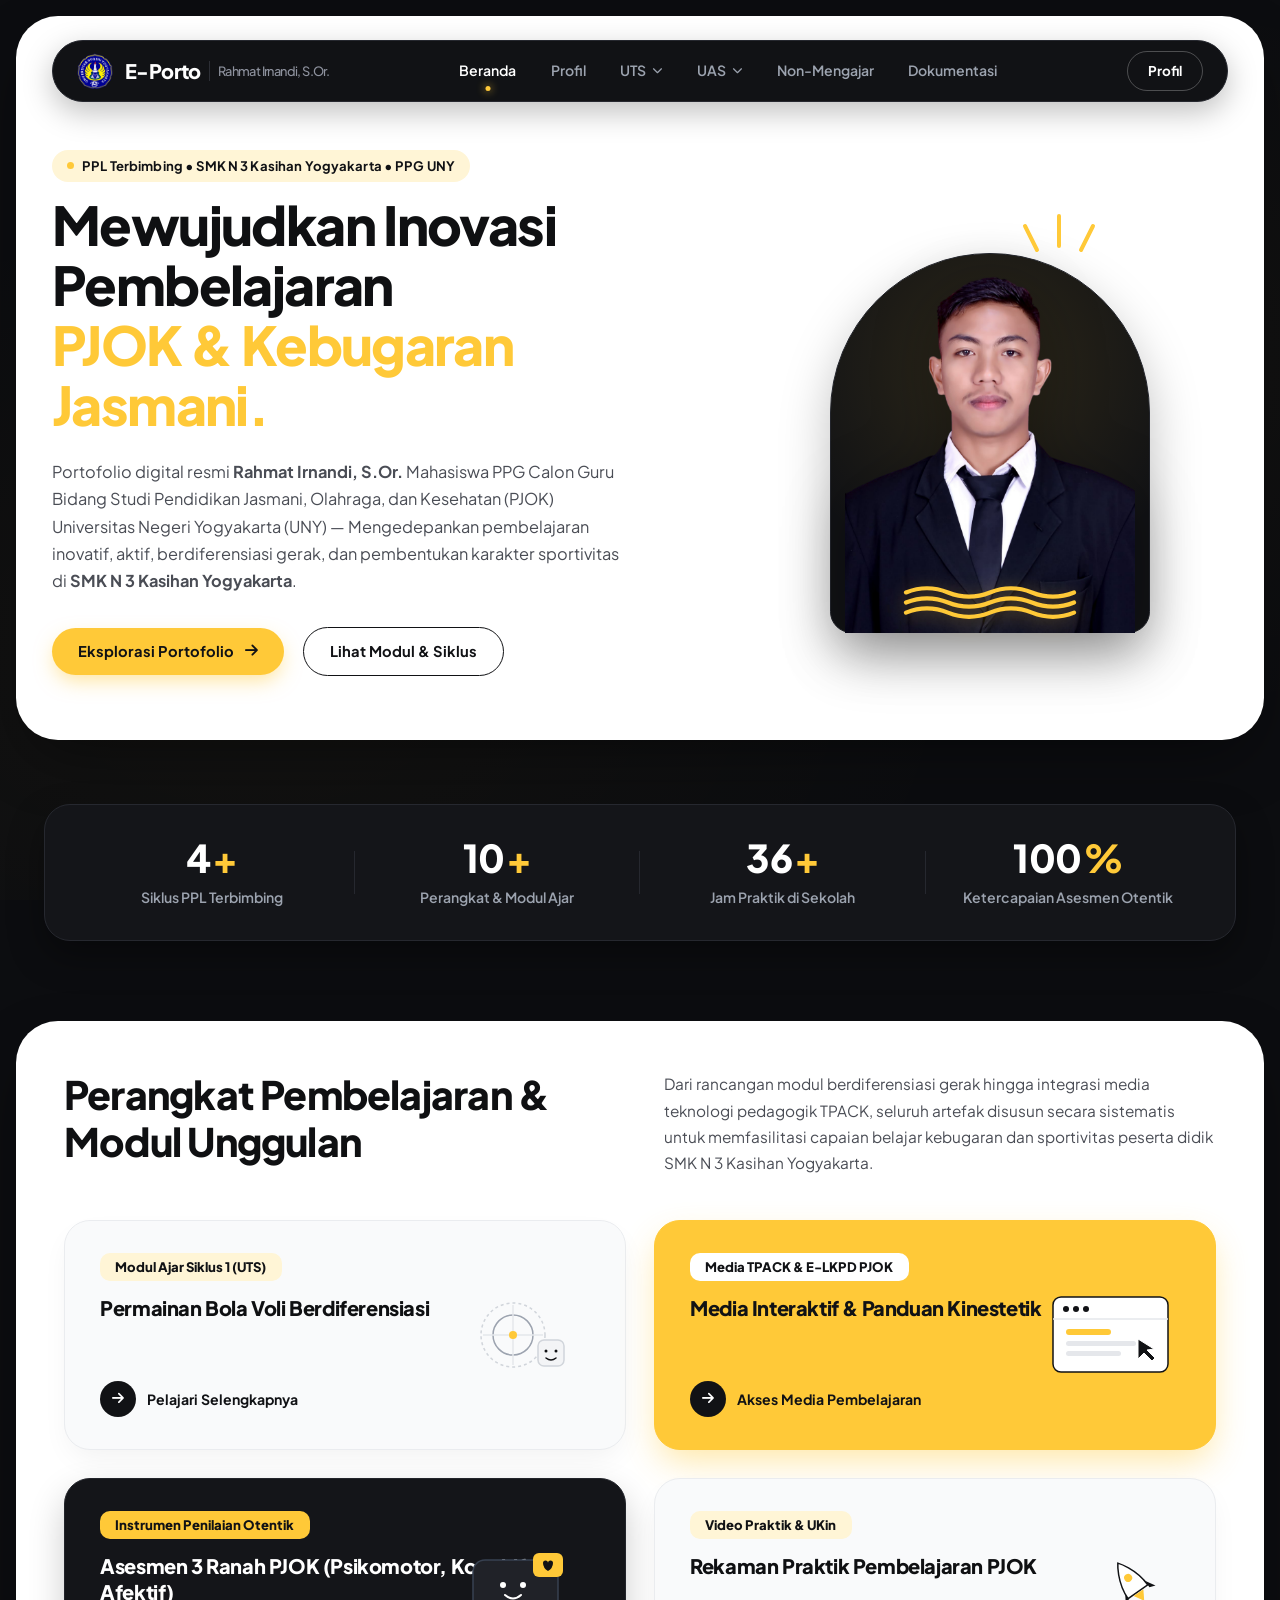
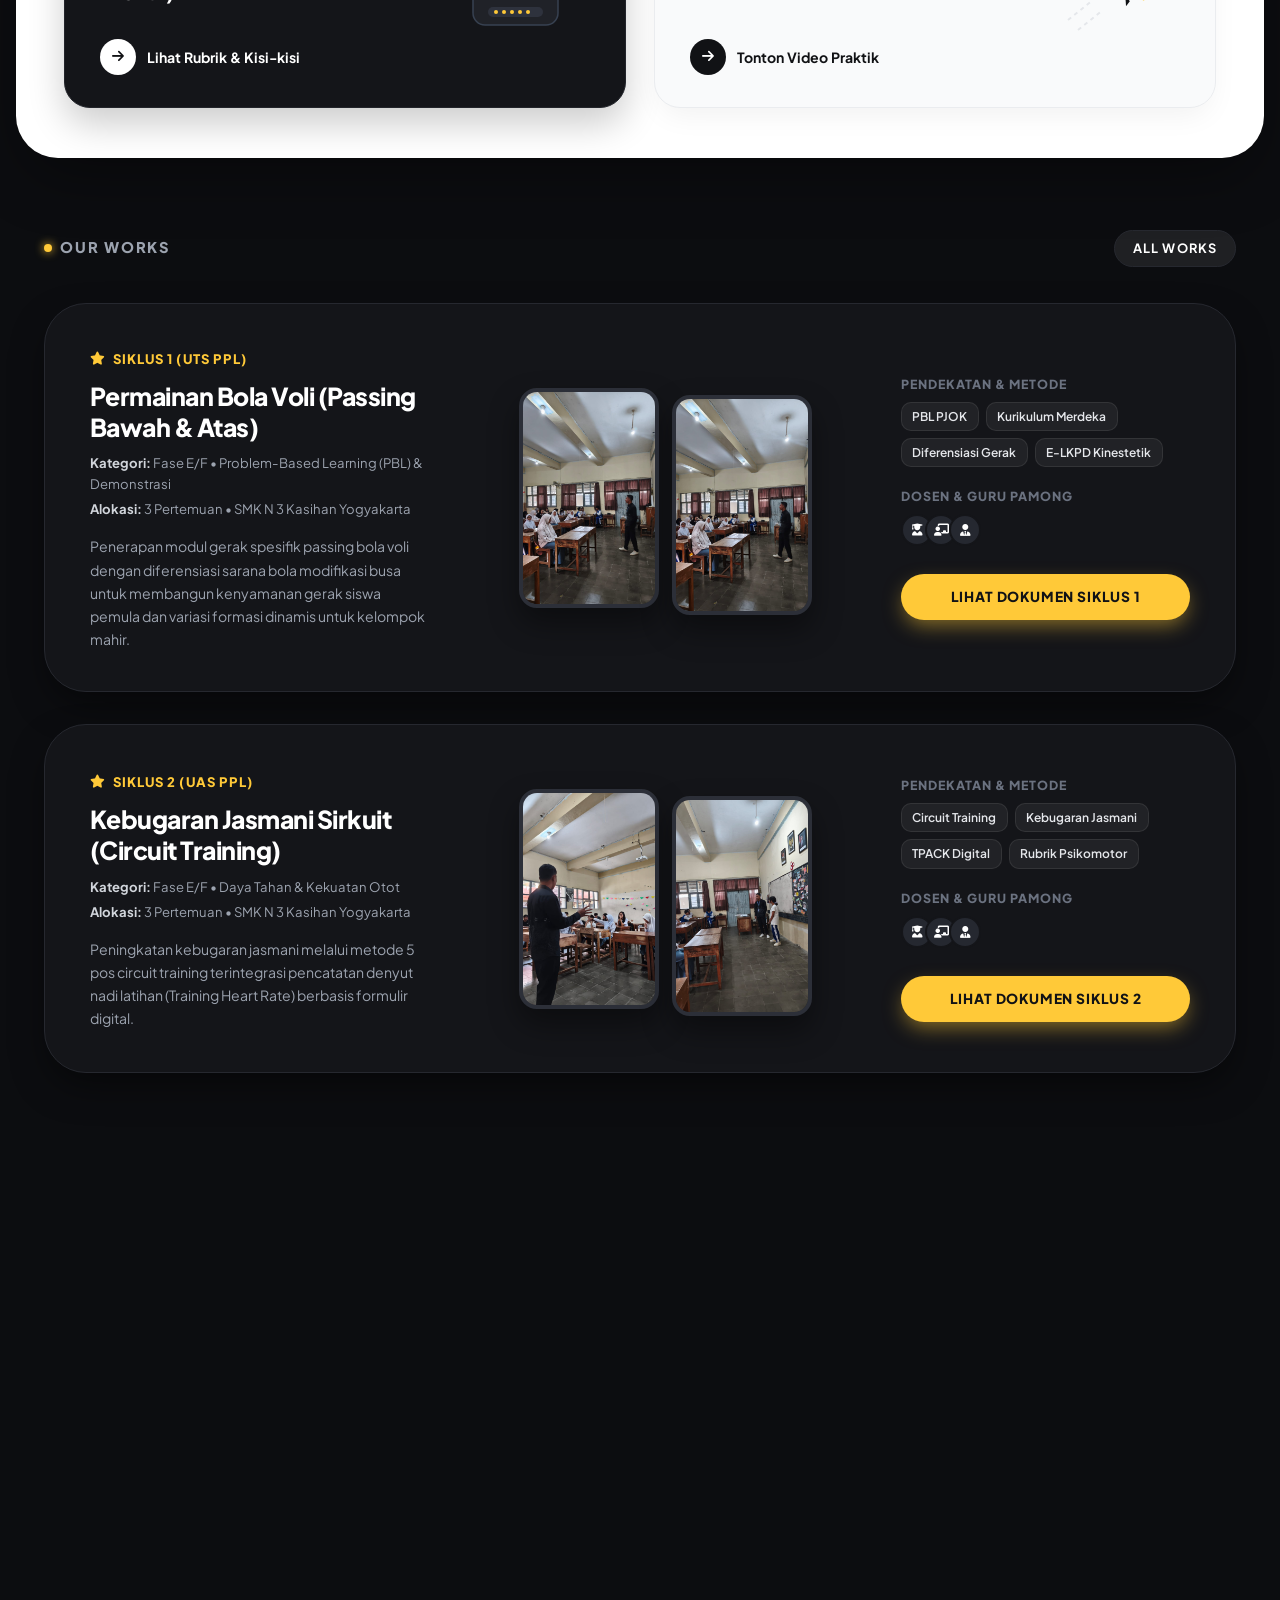
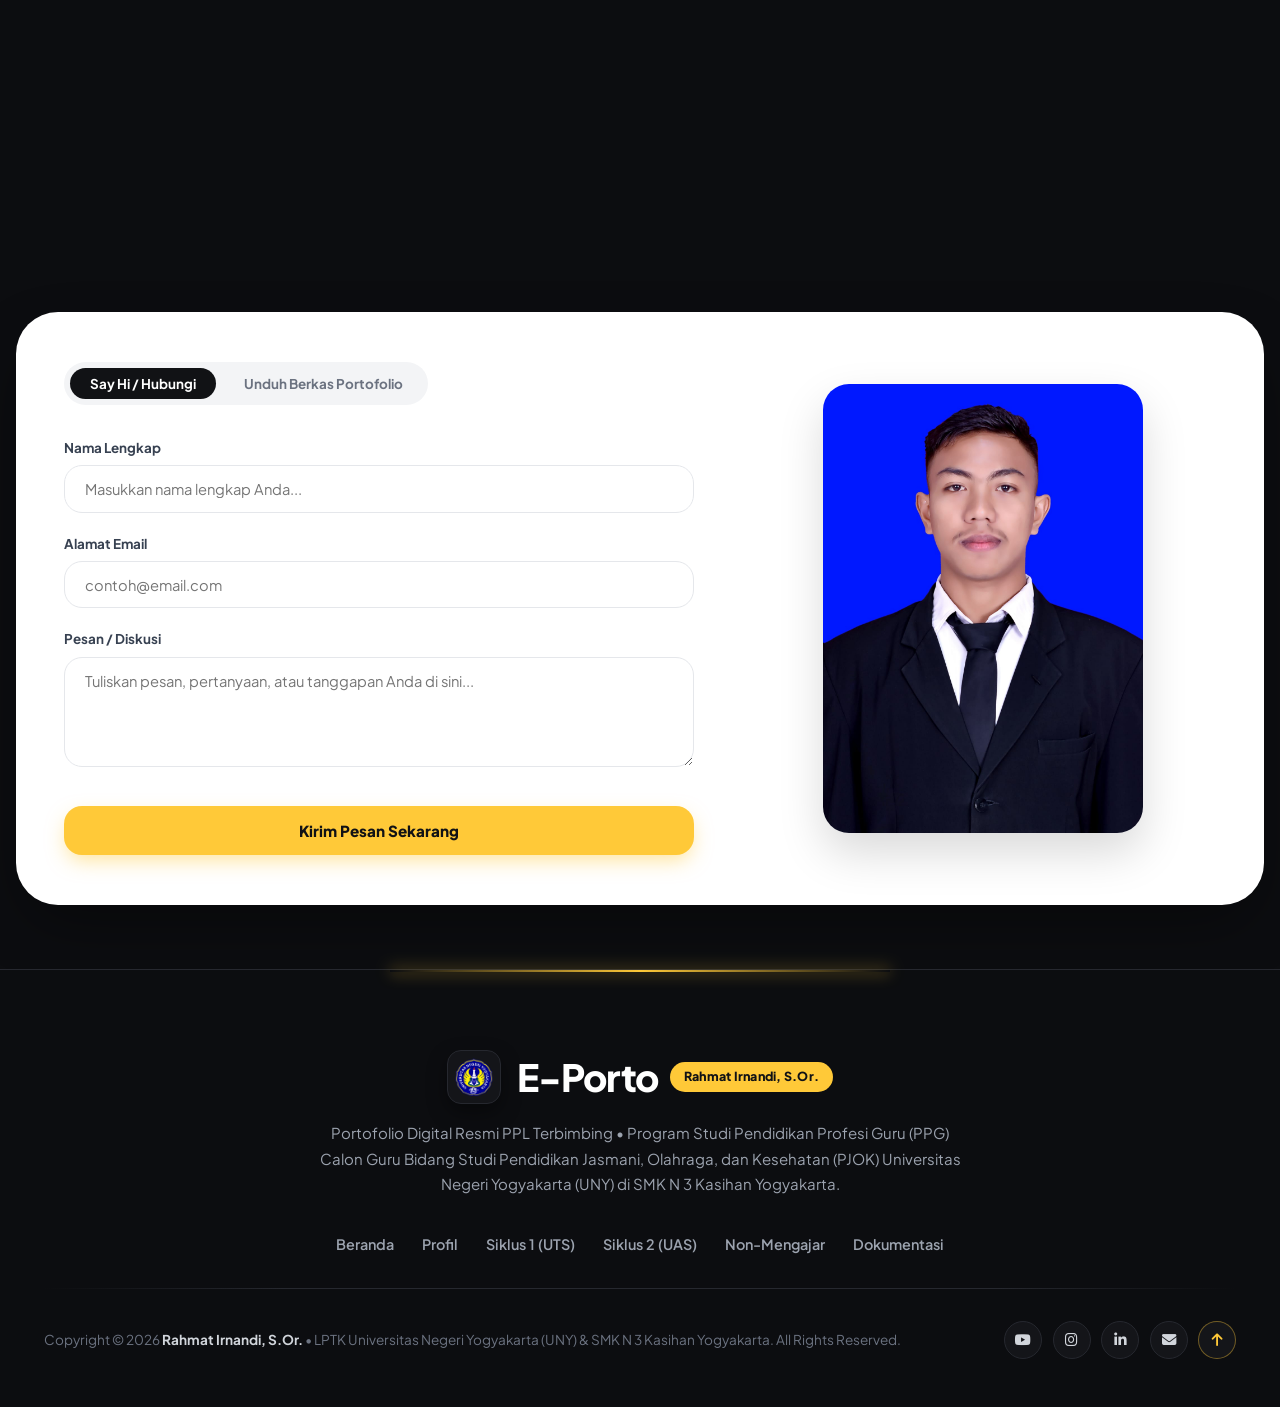
==== commit a8318473: "Update1" ====
--- a/index.html
+++ b/index.html
@@ -370,10 +370,10 @@
           <div class="work-mockup-frame">
             <div class="mockup-phone-group">
               <div class="phone-screen-card">
-                <img src="IMG/Dokumentasi Siklus 1.jpeg" alt="Siklus 1 Praktik Olahraga di Lapangan" />
+                <img src="IMG/Prakti Siklus 1.jpeg" alt="Siklus 1 Praktik Olahraga Bola Voli di Lapangan" />
               </div>
               <div class="phone-screen-card" style="margin-top: 15px;">
-                <img src="IMG/Dokumentasi Siklus 2.jpeg" alt="Latihan Passing Siswa" />
+                <img src="IMG/Prakti Siklus 1.jpeg" alt="Latihan Passing Siswa" />
               </div>
             </div>
           </div>
@@ -432,10 +432,10 @@
           <div class="work-mockup-frame">
             <div class="mockup-phone-group">
               <div class="phone-screen-card">
-                <img src="IMG/Dokumentasi Siklus 3.jpeg" alt="Siklus 2 Sirkuit Kebugaran" />
+                <img src="IMG/Praktik Siklus 2.jpeg" alt="Siklus 2 Sirkuit Kebugaran Jasmani" />
               </div>
               <div class="phone-screen-card" style="margin-top: 15px;">
-                <img src="IMG/Dokumentasi Siklus 4.jpeg" alt="Refleksi dan Tes Kebugaran" />
+                <img src="IMG/Praktik Siklus 3.jpeg" alt="Siklus 3 Variasi & Taktik Bola Voli" />
               </div>
             </div>
           </div>
